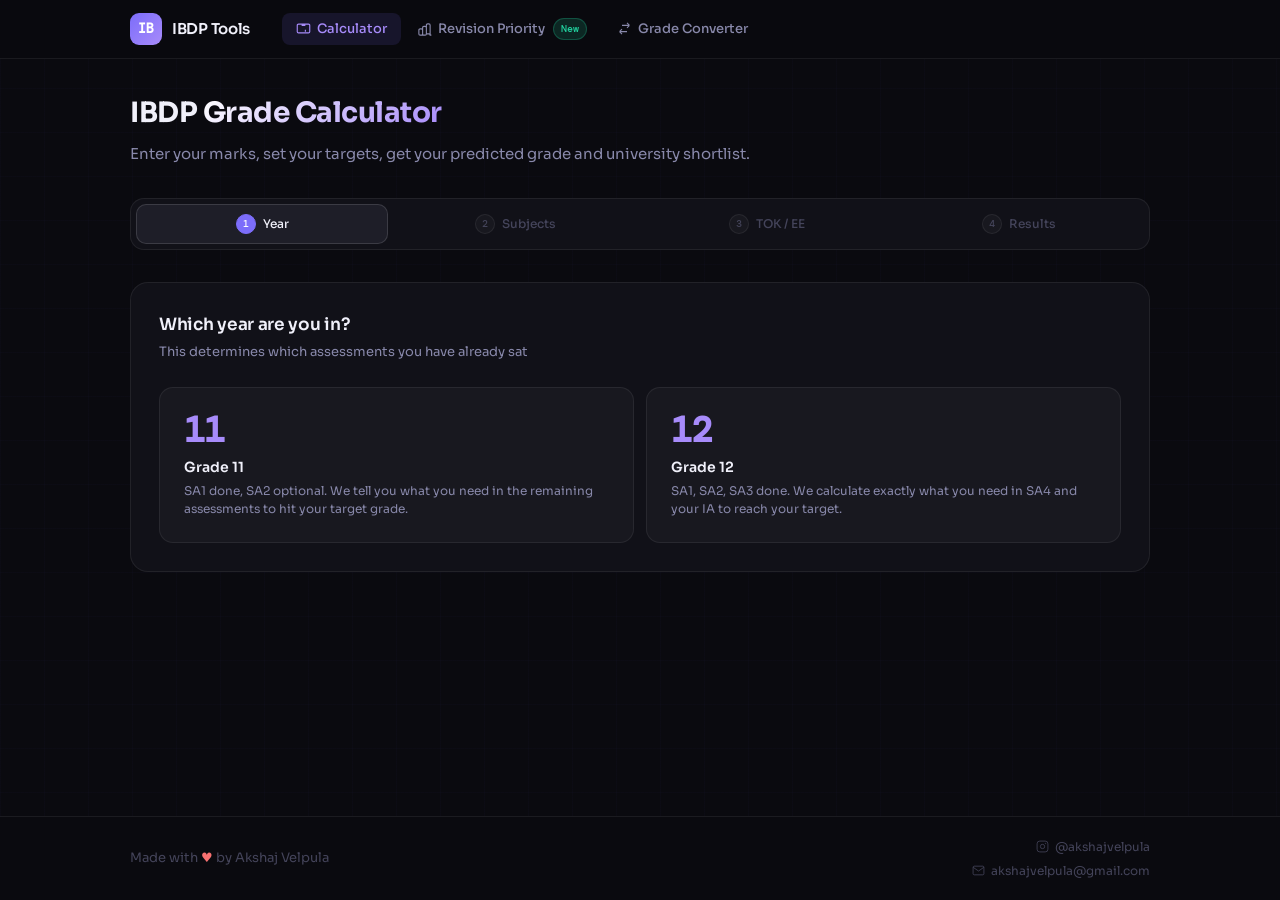
==== index.html @ 5b384a12 "Add files via upload" ====
<!DOCTYPE html>
<html lang="en">
<head>
<meta charset="UTF-8">
<meta name="viewport" content="width=device-width, initial-scale=1.0">
<title>IBDP Grade Calculator</title>
<link rel="preconnect" href="https://fonts.googleapis.com">
<link href="https://fonts.googleapis.com/css2?family=Sora:wght@300;400;500;600;700&family=DM+Mono:wght@400;500&display=swap" rel="stylesheet">
<link rel="stylesheet" href="shared.css">
<style>
/* Steps */
.steps{display:flex;background:var(--bg2);border:1px solid var(--bd);border-radius:14px;padding:5px;gap:2px;margin-bottom:2rem}
.stp{flex:1;display:flex;align-items:center;justify-content:center;gap:7px;padding:9px 10px;border-radius:10px;font-size:12px;font-weight:500;color:var(--tx3);cursor:pointer;transition:all .2s;white-space:nowrap}
.stp.on{background:var(--bg4);color:var(--tx);border:1px solid var(--bd2)}
.stp.done{color:var(--green)}
.stp-n{width:20px;height:20px;border-radius:50%;background:var(--bg3);border:1px solid var(--bd);display:flex;align-items:center;justify-content:center;font-size:10px;font-family:'DM Mono',monospace;flex-shrink:0}
.stp.on .stp-n{background:var(--ac);border-color:var(--ac);color:#fff}
.stp.done .stp-n{background:var(--green);border-color:var(--green);color:#000}
.year-grid{display:grid;grid-template-columns:1fr 1fr;gap:12px}
.y-card{background:var(--bg3);border:1px solid var(--bd);border-radius:14px;padding:1.5rem;cursor:pointer;transition:all .2s;text-align:left}
.y-card:hover{border-color:var(--ac);background:rgba(124,109,250,0.06);transform:translateY(-2px)}
.y-num{font-size:36px;font-weight:700;letter-spacing:-2px;color:var(--ac2);font-family:'DM Mono',monospace;line-height:1;margin-bottom:8px}
.y-lbl{font-size:14px;font-weight:600;margin-bottom:4px;color:var(--tx)}
.y-desc{font-size:12px;color:var(--tx2);line-height:1.5}
.srch-wrap{position:relative;margin-bottom:12px}
.srch-ic{position:absolute;left:13px;top:50%;transform:translateY(-50%);color:var(--tx3)}
.srch{width:100%;padding:11px 13px 11px 40px;background:var(--bg3);border:1px solid var(--bd);border-radius:11px;color:var(--tx);font-size:14px;font-family:'Sora',sans-serif;transition:border-color .2s}
.srch:focus{outline:none;border-color:var(--ac)}
.srch::placeholder{color:var(--tx3)}
.hl-bar{display:flex;align-items:center;justify-content:space-between;margin-bottom:12px}
.hl-pips{display:flex;align-items:center;gap:5px}
.pip{width:8px;height:8px;border-radius:50%;background:var(--bg4);border:1px solid var(--bd2);transition:all .2s}
.pip.on{background:var(--ac);border-color:var(--ac)}
.chip-grid{display:grid;grid-template-columns:repeat(auto-fill,minmax(145px,1fr));gap:7px;max-height:220px;overflow-y:auto;padding-right:3px}
.chip-grid::-webkit-scrollbar{width:3px}
.chip-grid::-webkit-scrollbar-thumb{background:var(--bd2);border-radius:2px}
.chip{padding:9px 12px;border-radius:9px;border:1.5px solid transparent;cursor:pointer;font-size:12px;font-weight:500;transition:all .15s;user-select:none}
.chip:hover:not(.dis){transform:translateY(-1px);filter:brightness(1.08)}
.chip.sel{border-width:2px}
.chip.dis{opacity:0.3;cursor:not-allowed}
.marks-grid{display:grid;grid-template-columns:repeat(5,1fr);gap:10px}
@media(max-width:540px){.marks-grid{grid-template-columns:1fr 1fr}}
.mf label{display:block;font-size:11px;color:var(--tx2);font-weight:600;text-transform:uppercase;letter-spacing:.05em;margin-bottom:5px}
.mf input{width:100%;padding:9px 11px;background:var(--bg3);border:1px solid var(--bd);border-radius:8px;color:var(--tx);font-size:14px;font-family:'DM Mono',monospace;transition:border-color .15s}
.mf input:focus{outline:none;border-color:var(--ac);background:var(--bg4)}
.mf input::placeholder{color:var(--tx3)}
.mf-hint{font-size:10px;color:var(--tx3);margin-top:3px}
.tg-row{display:flex;gap:8px;flex-wrap:wrap;margin-top:6px}
.tg-btn{width:46px;height:46px;border-radius:10px;border:1.5px solid var(--bd);background:var(--bg3);color:var(--tx2);font-size:16px;font-weight:600;cursor:pointer;font-family:'DM Mono',monospace;transition:all .15s;display:flex;align-items:center;justify-content:center}
.tg-btn:hover{border-color:var(--bd2);color:var(--tx)}
.tg-btn.s1{background:#3d1010;border-color:#f87171;color:#fca5a5}
.tg-btn.s2{background:#3d1020;border-color:#e879a0;color:#f9a8d4}
.tg-btn.s3{background:#3d1f0a;border-color:#fb923c;color:#fdba74}
.tg-btn.s4{background:#3d2f0a;border-color:#fbbf24;color:#fcd34d}
.tg-btn.s5{background:#0f1f3d;border-color:#60a5fa;color:#93c5fd}
.tg-btn.s6{background:#0a2d22;border-color:#34d399;color:#6ee7b7}
.tg-btn.s7{background:#143010;border-color:#4ade80;color:#86efac}
.res-box{margin-top:14px;border-radius:12px;padding:14px 16px;border:1px solid var(--bd);animation:sIn .25s ease}
@keyframes sIn{from{opacity:0;transform:translateY(6px)}to{opacity:1;transform:translateY(0)}}
.res-box.ok{background:rgba(34,211,160,0.05);border-color:rgba(34,211,160,0.2)}
.res-box.bad{background:rgba(248,113,113,0.05);border-color:rgba(248,113,113,0.2)}
.res-row{display:flex;align-items:center;justify-content:space-between;padding:8px 0;border-bottom:1px solid var(--bd)}
.res-row:last-of-type{border-bottom:none}
.r-lbl{font-size:13px;color:var(--tx2)}
.r-val{font-size:13px;font-weight:600;font-family:'DM Mono',monospace}
.vg{color:var(--green)}.va{color:var(--amber)}.vr{color:var(--red)}
.res-msg{font-size:12px;color:var(--tx3);margin-top:10px;font-style:italic}
.tok-grid{display:grid;grid-template-columns:1fr 1fr;gap:12px}
.tok-sel{width:100%;padding:10px 12px;background:var(--bg3);border:1px solid var(--bd);border-radius:9px;color:var(--tx);font-size:15px;font-family:'Sora',sans-serif;cursor:pointer}
.tok-sel:focus{outline:none;border-color:var(--ac)}
.tok-prev{display:flex;align-items:center;gap:14px;padding:14px 16px;background:var(--bg3);border-radius:12px;margin-top:14px;border:1px solid var(--bd)}
.tok-badge{width:44px;height:44px;border-radius:50%;display:flex;align-items:center;justify-content:center;font-size:18px;font-weight:700;background:rgba(124,109,250,0.2);color:var(--ac2);font-family:'DM Mono',monospace;flex-shrink:0}
.results-hero{text-align:center;padding:1.75rem 0 0.5rem}
.score-wrap{display:inline-flex;align-items:baseline;gap:8px;margin-bottom:6px}
.score-big{font-size:72px;font-weight:700;letter-spacing:-4px;background:linear-gradient(135deg,#fff,var(--ac2));-webkit-background-clip:text;-webkit-text-fill-color:transparent;background-clip:text;font-family:'DM Mono',monospace;line-height:1}
.score-max{font-size:24px;color:var(--tx2);font-family:'DM Mono',monospace}
.score-band{font-size:14px;color:var(--tx2);margin-bottom:12px}
.score-stats{display:flex;gap:28px;justify-content:center}
.stat-lbl{font-size:11px;color:var(--tx3);text-transform:uppercase;letter-spacing:.06em;margin-bottom:2px;text-align:center}
.stat-val{font-size:26px;font-weight:700;font-family:'DM Mono',monospace;text-align:center}
.score-track{position:relative;height:8px;border-radius:100px;overflow:hidden;background:var(--bg3);margin:10px 0 6px}
.sf{position:absolute;top:0;height:100%}
.score-pin{position:absolute;top:-5px;width:4px;height:18px;border-radius:2px;background:var(--tx);transform:translateX(-50%)}
.score-bub{position:absolute;top:-30px;transform:translateX(-50%);background:var(--ac);color:#fff;font-size:11px;font-weight:600;padding:2px 7px;border-radius:4px;font-family:'DM Mono',monospace;white-space:nowrap}
.score-lbls{display:flex;justify-content:space-between;font-size:11px;color:var(--tx3);font-family:'DM Mono',monospace}
.sub-grid{display:grid;grid-template-columns:repeat(auto-fill,minmax(265px,1fr));gap:10px;margin-bottom:12px}
.sub-card{border-radius:13px;padding:1rem;border:1px solid transparent;animation:fadeUp .4s ease both}
@keyframes fadeUp{from{opacity:0;transform:translateY(12px)}to{opacity:1;transform:translateY(0)}}
.sub-top{display:flex;align-items:center;justify-content:space-between;margin-bottom:8px}
.sub-name{font-size:13px;font-weight:600;line-height:1.3}
.pbar{height:3px;border-radius:2px;background:rgba(255,255,255,0.08);overflow:hidden}
.pfill{height:100%;border-radius:2px}
.sub-meta{font-size:11px;margin-top:6px;opacity:.65;font-family:'DM Mono',monospace;line-height:1.5}
.uni-grid{display:grid;grid-template-columns:repeat(auto-fill,minmax(240px,1fr));gap:8px}
.uni-card{background:var(--bg3);border:1px solid var(--bd);border-radius:12px;padding:1rem;transition:border-color .15s}
.uni-card:hover{border-color:var(--bd2)}
.uni-card.uni-match{border-color:rgba(34,211,160,0.35);background:rgba(34,211,160,0.04)}
.uni-card.uni-maybe{border-color:rgba(251,191,36,0.3);background:rgba(251,191,36,0.04)}
.uni-card.uni-reach{border-color:rgba(248,113,113,0.25);background:rgba(248,113,113,0.04)}
.uni-top{display:flex;align-items:flex-start;justify-content:space-between;margin-bottom:6px;gap:8px}
.uni-name{font-size:13px;font-weight:600;color:var(--tx);line-height:1.3}
.uni-badge{font-size:10px;font-weight:600;padding:2px 8px;border-radius:100px;white-space:nowrap;flex-shrink:0}
.bm{background:rgba(34,211,160,0.15);color:var(--green)}
.bmy{background:rgba(251,191,36,0.15);color:var(--amber)}
.br{background:rgba(248,113,113,0.12);color:var(--red)}
.uni-course{font-size:11px;color:var(--tx2);margin-bottom:3px}
.uni-score{font-size:11px;color:var(--tx3);font-family:'DM Mono',monospace}
.region-tabs{display:flex;gap:6px;flex-wrap:wrap;margin-bottom:14px}
.rtab{padding:6px 14px;border-radius:100px;border:1px solid var(--bd);background:var(--bg3);color:var(--tx2);font-size:12px;font-weight:500;cursor:pointer;transition:all .15s;font-family:'Sora',sans-serif}
.rtab:hover{border-color:var(--bd2);color:var(--tx)}
.rtab.on{background:rgba(124,109,250,0.15);border-color:rgba(124,109,250,0.4);color:var(--ac2)}
.share-btn{display:inline-flex;align-items:center;gap:7px;padding:10px 22px;border-radius:10px;border:1px solid rgba(124,109,250,0.4);background:rgba(124,109,250,0.1);color:var(--ac2);font-size:13px;font-family:'Sora',sans-serif;font-weight:500;cursor:pointer;transition:all .15s}
.share-btn:hover{background:rgba(124,109,250,0.18)}
.share-btn.copied{border-color:var(--green);background:rgba(34,211,160,0.1);color:var(--green)}
.c-sub{font-size:13px;color:var(--tx2);margin-bottom:1.5rem}
.screen{display:none}.screen.on{display:block}
</style>
</head>
<body>
<div id="navPlaceholder"></div>
<div class="page-wrap">
  <div class="page-hero">
    <div class="page-title">IBDP <span>Grade Calculator</span></div>
    <div class="page-sub">Enter your marks, set your targets, get your predicted grade and university shortlist.</div>
  </div>

  <div class="steps" id="steps">
    <div class="stp on" id="s0"><div class="stp-n">1</div> Year</div>
    <div class="stp" id="s1"><div class="stp-n">2</div> Subjects</div>
    <div class="stp" id="s2"><div class="stp-n">3</div> TOK / EE</div>
    <div class="stp" id="s3"><div class="stp-n">4</div> Results</div>
  </div>

  <div class="screen on" id="sc0">
    <div class="card">
      <div class="c-title">Which year are you in?</div>
      <div class="c-sub">This determines which assessments you have already sat</div>
      <div class="year-grid">
        <div class="y-card" onclick="setYear(11)"><div class="y-num">11</div><div class="y-lbl">Grade 11</div><div class="y-desc">SA1 done, SA2 optional. We tell you what you need in the remaining assessments to hit your target grade.</div></div>
        <div class="y-card" onclick="setYear(12)"><div class="y-num">12</div><div class="y-lbl">Grade 12</div><div class="y-desc">SA1, SA2, SA3 done. We calculate exactly what you need in SA4 and your IA to reach your target.</div></div>
      </div>
    </div>
  </div>

  <div class="screen" id="sc1">
    <div class="card">
      <div style="display:flex;align-items:center;justify-content:space-between;margin-bottom:4px">
        <div class="c-title" id="subTitle">Subject 1 of 6</div>
        <div class="hl-bar" style="margin:0"><span style="font-size:12px;color:var(--tx2);margin-right:7px">HL slots</span><div class="hl-pips"><div class="pip" id="p0"></div><div class="pip" id="p1"></div><div class="pip" id="p2"></div></div></div>
      </div>
      <div class="c-sub">Pick a subject, enter marks you have already sat, then set your target grade</div>
      <div class="srch-wrap">
        <svg class="srch-ic" width="15" height="15" viewBox="0 0 20 20" fill="currentColor"><path fill-rule="evenodd" d="M8 4a4 4 0 100 8 4 4 0 000-8zM2 8a6 6 0 1110.89 3.476l4.817 4.817a1 1 0 01-1.414 1.414l-4.816-4.816A6 6 0 012 8z" clip-rule="evenodd"/></svg>
        <input class="srch" type="text" id="srchBox" placeholder="Search subjects..." oninput="filterChips()" onkeydown="noNums(event)">
      </div>
      <div class="chip-grid" id="chips"></div>
      <div id="marksSec" style="display:none">
        <div class="sep"></div>
        <div class="sec-lbl">Marks already sat</div>
        <div class="marks-grid" id="marksGrid"></div>
        <div class="sep"></div>
        <div class="sec-lbl">Target grade</div>
        <div class="tg-row" id="tgRow"></div>
        <div id="resPanel"></div>
      </div>
      <div class="btn-row">
        <button class="btn" id="backBtn" onclick="prevSub()">Back</button>
        <button class="btn pri" id="nextBtn" disabled onclick="nextSub()"><span id="nextLbl">Next subject</span></button>
      </div>
    </div>
  </div>

  <div class="screen" id="sc2">
    <div class="card">
      <div class="c-title">TOK and Extended Essay</div>
      <div class="c-sub">Up to 3 bonus points toward your total IB score</div>
      <div class="tok-grid">
        <div><div class="sec-lbl">Theory of Knowledge</div><select class="tok-sel" id="tokSel" onchange="updateTok()"><option>A</option><option>B</option><option>C</option><option>D</option><option>E</option></select></div>
        <div><div class="sec-lbl">Extended Essay</div><select class="tok-sel" id="eeSel" onchange="updateTok()"><option>A</option><option>B</option><option>C</option><option>D</option><option>E</option></select></div>
      </div>
      <div class="tok-prev"><div class="tok-badge" id="tokBadge">+3</div><div><div style="font-size:14px;font-weight:600;color:var(--tx)" id="tokTxt">Bonus: 3 / 3 points</div><div style="font-size:12px;color:var(--tx2);margin-top:2px">A+A or A+B = 3 &middot; A+C or B+B = 2 &middot; B+C or C+C = 1</div></div></div>
      <div class="btn-row"><button class="btn" onclick="goTo(1)">Back</button><button class="btn pri" onclick="showResults()">See my predicted grades &rarr;</button></div>
    </div>
  </div>

  <div class="screen" id="sc3"><div id="resContent"></div></div>
</div>
<div id="footPlaceholder"></div>

<script src="shared.js"></script>
<script>
document.getElementById('navPlaceholder').innerHTML=buildNav('index.html');
document.getElementById('footPlaceholder').innerHTML=buildFooter();

const UNIS={UK:[{name:"University of Oxford",course:"Any programme",min:39,reach:42},{name:"University of Cambridge",course:"Any programme",min:40,reach:43},{name:"Imperial College London",course:"Engineering / Science",min:38,reach:41},{name:"UCL",course:"Any programme",min:36,reach:39},{name:"LSE",course:"Economics / Social Sciences",min:37,reach:40},{name:"University of Edinburgh",course:"Any programme",min:34,reach:37},{name:"King's College London",course:"Any programme",min:35,reach:38},{name:"University of Manchester",course:"Any programme",min:32,reach:36},{name:"University of Bristol",course:"Any programme",min:32,reach:36},{name:"University of Birmingham",course:"Any programme",min:30,reach:34}],US:[{name:"MIT",course:"Science / Engineering",min:42,reach:45},{name:"Harvard University",course:"Any programme",min:42,reach:45},{name:"Stanford University",course:"Any programme",min:41,reach:44},{name:"Yale University",course:"Any programme",min:40,reach:43},{name:"Princeton University",course:"Any programme",min:40,reach:44},{name:"University of Pennsylvania",course:"Any programme",min:38,reach:42},{name:"Johns Hopkins",course:"Pre-Med / Science",min:38,reach:41},{name:"UC Berkeley",course:"Any programme",min:36,reach:40},{name:"NYU",course:"Any programme",min:33,reach:37},{name:"Purdue University",course:"Engineering",min:30,reach:35}],Singapore:[{name:"NUS",course:"Any programme",min:38,reach:42},{name:"NTU",course:"Any programme",min:36,reach:40},{name:"SMU",course:"Business / Law",min:34,reach:38},{name:"SUTD",course:"Engineering / Design",min:33,reach:37},{name:"SIT",course:"Any programme",min:26,reach:32}],India:[{name:"IIT Bombay",course:"Engineering",min:36,reach:40},{name:"IIT Delhi",course:"Engineering",min:36,reach:40},{name:"BITS Pilani",course:"Engineering / Science",min:32,reach:37},{name:"Ashoka University",course:"Liberal Arts",min:30,reach:35},{name:"Christ University",course:"Any programme",min:24,reach:30},{name:"Manipal University",course:"Any programme",min:24,reach:30}],Canada:[{name:"University of Toronto",course:"Any programme",min:36,reach:40},{name:"UBC",course:"Any programme",min:34,reach:38},{name:"McGill University",course:"Any programme",min:34,reach:38},{name:"Waterloo",course:"Engineering / CS",min:36,reach:40},{name:"Western University",course:"Any programme",min:29,reach:34},{name:"Queen's University",course:"Any programme",min:30,reach:35}],Australia:[{name:"University of Melbourne",course:"Any programme",min:33,reach:38},{name:"University of Sydney",course:"Any programme",min:32,reach:37},{name:"ANU",course:"Any programme",min:33,reach:38},{name:"UNSW",course:"Any programme",min:31,reach:36},{name:"Monash University",course:"Any programme",min:28,reach:34},{name:"University of Queensland",course:"Any programme",min:28,reach:34}]};
let activeReg='UK';

function computeNeeded(s,tg){const b=BOUNDS[s.name];if(!b)return null;const minP=b[tg-1];const h={sa1:s.sa1!=''&&s.sa1!=null,sa2:s.sa2!=''&&s.sa2!=null,sa3:s.sa3!=''&&s.sa3!=null,sa4:s.sa4!=''&&s.sa4!=null,ia:s.ia!=''&&s.ia!=null};let locked=0;if(h.sa1)locked+=parseFloat(s.sa1)*W[0];if(h.sa2)locked+=parseFloat(s.sa2)*W[1];if(h.sa3)locked+=parseFloat(s.sa3)*W[2];if(h.sa4)locked+=parseFloat(s.sa4)*W[3];if(h.ia)locked+=(parseFloat(s.ia)/20)*100*W[4];const rem=[];if(!h.sa1)rem.push({k:'sa1',w:W[0],ia:false});if(!h.sa2)rem.push({k:'sa2',w:W[1],ia:false});if(!h.sa3)rem.push({k:'sa3',w:W[2],ia:false});if(!h.sa4)rem.push({k:'sa4',w:W[3],ia:false});if(!h.ia)rem.push({k:'ia',w:W[4],ia:true});const remW=rem.reduce((a,r)=>a+r.w,0);const maxP=locked+remW*100;if(maxP<minP){let mx=1;for(let g=7;g>=1;g--){if(locked+remW*100>=BOUNDS[s.name][g-1]){mx=g;break;}}return{possible:false,max:mx};}if(!rem.length)return{possible:true,done:true};const need=minP-locked;const r={possible:true};rem.forEach(x=>{const pct=(x.w/remW)*need/x.w;r[x.k]=x.ia?(pct/100)*20:pct;});return r;}

let st={year:0,idx:0,n:6,subs:[],tok:'A',ee:'A',srch:''};
function newSub(){return{name:'',sa1:'',sa2:'',sa3:'',sa4:'',ia:'',tg:0};}

function goTo(n){document.querySelectorAll('.screen').forEach(s=>s.classList.remove('on'));document.getElementById('sc'+n).classList.add('on');['s0','s1','s2','s3'].forEach((id,i)=>{const el=document.getElementById(id);el.className='stp'+(i===n?' on':i<n?' done':'');});if(n===1)renderSub();}
function setYear(y){st.year=y;st.idx=0;if(!st.subs.length)st.subs=Array(st.n).fill(null).map(newSub);goTo(1);}

function renderChips(){
  const s=st.subs[st.idx];const taken=st.subs.map((sb,i)=>i!==st.idx?sb.name:'').filter(Boolean);const hlC=taken.filter(n=>n.includes(' HL')).length;
  const f=st.srch?ALL_SUBJECTS.filter(n=>n.toLowerCase().includes(st.srch.toLowerCase())):ALL_SUBJECTS;
  document.getElementById('chips').innerHTML=f.map(name=>{const c=colOf(name);const sel=name===s.name;const tk=taken.includes(name);const isHL=name.includes(' HL');const hlB=isHL&&hlC>=3&&!sel;const dis=tk||hlB;const esc=name.replace(/&/g,'&amp;').replace(/"/g,'&quot;');return '<div class="chip'+(sel?' sel':'')+(dis?' dis':'')+'" style="background:'+c.bg+';border-color:'+(sel?c.bo:'transparent')+';'+(sel?'box-shadow:0 0 0 1px '+c.bo+';':'')+'" data-name="'+esc+'" data-dis="'+(dis?1:0)+'" title="'+(tk?'Already chosen':hlB?'Max 3 HLs reached':'')+'">'+'<span style="color:'+c.tx+'">'+name+'</span></div>';}).join('');
  const hlT=hlC+(s.name.includes(' HL')?1:0);for(let i=0;i<3;i++)document.getElementById('p'+i).className='pip'+(i<hlT?' on':'');
  document.getElementById('chips').onclick=function(e){const chip=e.target.closest('.chip');if(!chip||chip.dataset.dis==='1')return;const name=chip.dataset.name.replace(/&amp;/g,'&').replace(/&quot;/g,'"');st.subs[st.idx].name=name;st.srch='';document.getElementById('srchBox').value='';renderSub();};
}

function renderMarks(){
  const s=st.subs[st.idx];if(!s.name){document.getElementById('marksSec').style.display='none';return;}
  document.getElementById('marksSec').style.display='block';
  const cfgs=st.year===12?[{k:'sa1',l:'SA1',r:true,m:100},{k:'sa2',l:'SA2',r:true,m:100},{k:'sa3',l:'SA3',r:true,m:100},{k:'sa4',l:'SA4',r:false,m:100},{k:'ia',l:'IA',r:false,m:20}]:[{k:'sa1',l:'SA1',r:true,m:100},{k:'sa2',l:'SA2',r:false,m:100},{k:'sa3',l:'SA3',r:false,m:100},{k:'sa4',l:'SA4',r:false,m:100},{k:'ia',l:'IA',r:false,m:20}];
  document.getElementById('marksGrid').innerHTML=cfgs.map(c=>'<div class="mf"><label>'+c.l+(c.r?' <span style="color:var(--red);font-size:9px">*</span>':'')+'</label><input type="number" id="i_'+c.k+'" min="0" max="'+c.m+'" step="0.1" value="'+(s[c.k]||'')+'" placeholder="0-'+c.m+'" oninput="onMark(\''+c.k+'\','+c.m+')"><div class="mf-hint">'+(c.r?'Required':'Optional')+' max '+c.m+'</div></div>').join('');
  document.getElementById('tgRow').innerHTML=[1,2,3,4,5,6,7].map(g=>'<button class="tg-btn'+(s.tg===g?' s'+g:'')+'" onclick="setTG('+g+')">'+g+'</button>').join('');
  refreshPanel();document.getElementById('nextBtn').disabled=!(s.name&&s.tg>0);document.getElementById('nextLbl').textContent=st.idx===st.n-1?'Continue to TOK / EE':'Next subject';
}

function onMark(k,mx){const inp=document.getElementById('i_'+k);if(!inp)return;const cv=clamp(inp.value,0,mx);if(cv!==''&&parseFloat(inp.value)!==parseFloat(cv))inp.value=cv;st.subs[st.idx][k]=inp.value;refreshPanel();}
function setTG(g){st.subs[st.idx].tg=g;renderMarks();}

function refreshPanel(){
  const s=st.subs[st.idx];const p=document.getElementById('resPanel');if(!s.name||!s.tg){p.innerHTML='';return;}
  const r=computeNeeded(s,s.tg);if(!r){p.innerHTML='';return;}
  if(r.done){p.innerHTML='<div class="res-box ok"><div style="font-size:14px;color:var(--green);font-weight:600">Grade '+s.tg+' is already secured!</div></div>';return;}
  if(!r.possible){p.innerHTML='<div class="res-box bad"><div style="font-size:13px;color:var(--red);font-weight:600">Grade '+s.tg+' is not achievable.</div><div style="font-size:12px;color:#fca5a5;margin-top:4px">Even with 100% everywhere, max is <strong>grade '+r.max+'</strong>. Drop your target.</div></div>';return;}
  const keys=['sa1','sa2','sa3','sa4','ia'];const lbls={sa1:'SA1',sa2:'SA2',sa3:'SA3',sa4:'SA4',ia:'IA'};let rows='';
  keys.forEach(k=>{if(r[k]==null)return;if(s[k]!==''&&s[k]!=null)return;const pct=k==='ia'?(r[k]/20*100):r[k];const cls=pct>85?'vr':pct>70?'va':'vg';const disp=k==='ia'?r[k].toFixed(1)+' / 20':r[k].toFixed(1)+'%';rows+='<div class="res-row"><span class="r-lbl">Need in '+lbls[k]+'</span><span class="r-val '+cls+'">'+disp+'</span></div>';});
  if(!rows){p.innerHTML='<div class="res-box ok"><div style="font-size:14px;color:var(--green)">Grade '+s.tg+' looking achievable!</div></div>';return;}
  const hard=Object.entries(r).some(([k,v])=>{if(typeof v!=='number')return false;const pct=k==='ia'?v/20*100:v;return pct>85;});
  p.innerHTML='<div class="res-box ok"><div style="font-size:13px;color:var(--tx2);margin-bottom:8px">To achieve grade <strong style="color:var(--tx)">'+s.tg+'</strong> in '+s.name+':</div>'+rows+'<div class="res-msg">'+(hard?'Tough but possible - this needs serious work.':'Realistic. Stay consistent and you will get there.')+'</div></div>';
}

function renderSub(){document.getElementById('subTitle').textContent='Subject '+(st.idx+1)+' of '+st.n;document.getElementById('backBtn').style.display=st.idx===0?'none':'';renderChips();renderMarks();}
function noNums(e){const ok=['Backspace','Delete','ArrowLeft','ArrowRight','ArrowUp','ArrowDown','Home','End','Tab','Enter','Escape',' '];if(ok.includes(e.key))return;if(/^[a-zA-Z&:.\-]$/.test(e.key))return;e.preventDefault();}
function filterChips(){st.srch=document.getElementById('srchBox').value;renderChips();}
function prevSub(){if(st.idx===0){goTo(0);return;}st.idx--;st.srch='';document.getElementById('srchBox').value='';renderSub();}
function nextSub(){const s=st.subs[st.idx];if(!s.name||!s.tg)return;if(st.idx===st.n-1){goTo(2);}else{st.idx++;st.srch='';document.getElementById('srchBox').value='';renderSub();}}
function updateTok(){st.tok=document.getElementById('tokSel').value;st.ee=document.getElementById('eeSel').value;const pts=tokPts(st.tok,st.ee);document.getElementById('tokBadge').textContent='+'+pts;document.getElementById('tokTxt').textContent='Bonus: '+pts+' / 3 points';}

function renderColleges(total,region){
  return (UNIS[region]||[]).map(u=>{const isL=total>=u.reach;const isM=total>=u.min&&total<u.reach;let cls,badge,lbl;if(isL){cls='uni-match';badge='bm';lbl='Likely';}else if(isM){cls='uni-maybe';badge='bmy';lbl='Possible';}else{cls='uni-reach';badge='br';lbl='Reach';}
  return '<div class="uni-card '+cls+'"><div class="uni-top"><div class="uni-name">'+u.name+'</div><span class="uni-badge '+badge+'">'+lbl+'</span></div><div class="uni-course">'+u.course+'</div><div class="uni-score">Typical entry: '+u.min+'+ pts</div></div>';}).join('');
}
function switchReg(r){activeReg=r;document.querySelectorAll('.rtab').forEach(t=>t.classList.toggle('on',t.dataset.r===r));const tot=parseInt(document.getElementById('_tot').textContent)||0;document.getElementById('uniGrid').innerHTML=renderColleges(tot,r);}

function showResults(){
  st.tok=document.getElementById('tokSel').value;st.ee=document.getElementById('eeSel').value;
  let subTot=0;let cards='';let warns=[];
  st.subs.forEach((s,i)=>{if(!s.name||!BOUNDS[s.name])return;const pct=calcW(s);const g=getGrade(pct,BOUNDS[s.name]);subTot+=g;const c=colOf(s.name);if(g<=3&&s.name.includes(' HL'))warns.push(s.name);const parts=[s.sa1?'SA1 '+parseFloat(s.sa1).toFixed(1)+'%':'',s.sa2?'SA2 '+parseFloat(s.sa2).toFixed(1)+'%':'',s.sa3?'SA3 '+parseFloat(s.sa3).toFixed(1)+'%':'',s.sa4?'SA4 '+parseFloat(s.sa4).toFixed(1)+'%':'',s.ia?'IA '+parseFloat(s.ia).toFixed(1)+'/20':''].filter(Boolean).join(' . ');cards+='<div class="sub-card" style="background:'+c.bg+';border-color:'+c.bo+';animation-delay:'+(i*.05)+'s"><div class="sub-top"><div class="sub-name" style="color:'+c.tx+'">'+s.name+'</div><div class="g-pill gc'+g+'">'+g+'</div></div><div class="pbar"><div class="pfill" style="width:'+pct.toFixed(1)+'%;background:'+c.fi+'"></div></div><div class="sub-meta" style="color:'+c.tx+'">'+parts+(s.tg?' . Target: '+s.tg:'')+'</div></div>';});
  const tp=tokPts(st.tok,st.ee);const total=subTot+tp;const maxP=st.n*7+3;
  const band=total>=40?'Outstanding':total>=38?'Excellent':total>=34?'Strong':total>=30?'Good':total>=24?'On track':'Needs improvement';
  const pp=(24/maxP*100).toFixed(1);const dp=(38/maxP*100).toFixed(1);const yp=Math.min(100,total/maxP*100).toFixed(1);
  const wH=warns.length?'<div class="warn-card"><svg width="16" height="16" viewBox="0 0 24 24" fill="none" stroke="currentColor" stroke-width="2" style="flex-shrink:0"><path d="M10.29 3.86L1.82 18a2 2 0 0 0 1.71 3h16.94a2 2 0 0 0 1.71-3L13.71 3.86a2 2 0 0 0-3.42 0z"/><line x1="12" y1="9" x2="12" y2="13"/></svg><div>'+(warns.length>=2?'<strong>Automatic fail risk:</strong> '+warns.join(', ')+' at grade 3 or below.':'<strong>Watch out:</strong> '+warns[0]+' is at grade 3 or below.')+'</div></div>':'';
  const rTabs=['UK','US','Singapore','India','Canada','Australia'].map(r=>'<button class="rtab'+(r==='UK'?' on':'')+'" data-r="'+r+'" onclick="switchReg(\''+r+'\')">'+r+'</button>').join('');
  document.getElementById('resContent').innerHTML=wH+
    '<div class="card" style="margin-bottom:12px"><div class="results-hero"><div class="score-wrap"><span class="score-big" id="sNum">0</span><span class="score-max">/ '+maxP+'</span></div><div class="score-band">'+band+'</div><div class="score-stats"><div class="stat"><div class="stat-lbl">Subjects</div><div class="stat-val" style="color:var(--tx)">'+subTot+'</div></div><div class="stat"><div class="stat-lbl">TOK + EE</div><div class="stat-val" style="color:var(--ac2)">+'+tp+'</div></div></div></div><span id="_tot" style="display:none">'+total+'</span><div style="position:relative;margin:1.5rem 0 0.5rem"><div class="score-track"><div class="sf" style="left:0;width:'+pp+'%;background:#3d1010;border-radius:100px 0 0 100px"></div><div class="sf" style="left:'+pp+'%;width:'+(parseFloat(dp)-parseFloat(pp))+'%;background:#2a3010"></div><div class="sf" style="left:'+dp+'%;width:'+(100-parseFloat(dp))+'%;background:#143010;border-radius:0 100px 100px 0"></div><div class="score-pin" style="left:'+yp+'%"><div class="score-bub">'+total+'</div></div></div><div class="score-lbls"><span>0</span><span>24 pass</span><span>38 distinction</span><span>'+maxP+'</span></div></div></div>'+
    '<div class="sub-grid">'+cards+'</div>'+
    '<div class="card" style="margin-bottom:12px"><div style="display:flex;align-items:center;justify-content:space-between"><div><div style="font-size:14px;font-weight:600;color:var(--tx)">TOK: '+st.tok+' &middot; EE: '+st.ee+'</div><div style="font-size:13px;color:var(--tx2);margin-top:2px">Bonus: '+tp+' / 3 points</div></div><div class="tok-badge">+'+tp+'</div></div></div>'+
    '<div class="card" style="margin-bottom:12px"><div class="c-title">Where could you get in?</div><div style="font-size:13px;color:var(--tx2);margin-bottom:14px">Based on your predicted <strong style="color:var(--tx)">'+total+' / '+maxP+'</strong>. Likelihood based on typical IB entry requirements.</div><div class="region-tabs">'+rTabs+'</div><div class="uni-grid" id="uniGrid">'+renderColleges(total,'UK')+'</div><div style="font-size:11px;color:var(--tx3);margin-top:10px">Likely = at or above typical entry. Possible = close. Reach = below typical. Always check official requirements.</div></div>'+
    '<div class="btn-row"><button class="share-btn" id="shareBtn" onclick="doShare()"><svg width="13" height="13" viewBox="0 0 24 24" fill="none" stroke="currentColor" stroke-width="2"><path d="M4 12v8a2 2 0 0 0 2 2h12a2 2 0 0 0 2-2v-8"/><polyline points="16 6 12 2 8 6"/><line x1="12" y1="2" x2="12" y2="15"/></svg> Share results</button><button class="btn" onclick="goTo(1);st.idx=0;renderSub()">Edit subjects</button><button class="btn" onclick="goTo(2)">Edit TOK / EE</button><button class="btn" onclick="st={year:0,idx:0,n:6,subs:[],tok:\'A\',ee:\'A\',srch:\'\'};goTo(0)">Start over</button></div>';
  goTo(3);let c=0;const t=setInterval(()=>{c=Math.min(c+Math.ceil(total/25),total);const el=document.getElementById('sNum');if(el)el.textContent=c;if(c>=total)clearInterval(t);},30);

  /* Save to localStorage for priorities page */
  localStorage.setItem('ibdp_subs',JSON.stringify(st.subs));
}

function doShare(){const url=location.href.split('?')[0]+'?r='+btoa(unescape(encodeURIComponent(JSON.stringify({year:st.year,subs:st.subs,tok:st.tok,ee:st.ee}))));const svg='<svg width="13" height="13" viewBox="0 0 24 24" fill="none" stroke="currentColor" stroke-width="2"><path d="M4 12v8a2 2 0 0 0 2 2h12a2 2 0 0 0 2-2v-8"/><polyline points="16 6 12 2 8 6"/><line x1="12" y1="2" x2="12" y2="15"/></svg> Share results';navigator.clipboard.writeText(url).then(function(){var b=document.getElementById('shareBtn');if(b){b.classList.add('copied');b.textContent='Copied!';setTimeout(function(){b.classList.remove('copied');b.innerHTML=svg;},2000);}});}

function loadFromURL(){const r=new URLSearchParams(location.search).get('r');if(!r)return false;try{const d=JSON.parse(decodeURIComponent(escape(atob(r))));st.year=d.year||12;st.subs=d.subs||[];st.tok=d.tok||'A';st.ee=d.ee||'A';document.getElementById('tokSel').value=st.tok;document.getElementById('eeSel').value=st.ee;showResults();return true;}catch(e){return false;}}
if(!loadFromURL())goTo(0);
</script>
</body>
</html>
---- shared.css ----
@import url('https://fonts.googleapis.com/css2?family=Sora:wght@300;400;500;600;700&family=DM+Mono:wght@400;500&display=swap');

:root{
  --bg:#0a0a0f;--bg2:#111118;--bg3:#18181f;--bg4:#1e1e28;
  --tx:#f0f0fa;--tx2:#8888aa;--tx3:#44445a;
  --ac:#7c6dfa;--ac2:#a78bfa;
  --green:#22d3a0;--amber:#fbbf24;--red:#f87171;
  --bd:rgba(255,255,255,0.07);--bd2:rgba(255,255,255,0.13);
}
*{box-sizing:border-box;margin:0;padding:0}
html{scroll-behavior:smooth}
body{background:var(--bg);color:var(--tx);font-family:'Sora',system-ui,sans-serif;font-size:15px;line-height:1.6;min-height:100vh;overflow-x:hidden;display:flex;flex-direction:column}
body::before{content:'';position:fixed;inset:0;background-image:linear-gradient(rgba(124,109,250,0.025) 1px,transparent 1px),linear-gradient(90deg,rgba(124,109,250,0.025) 1px,transparent 1px);background-size:44px 44px;pointer-events:none;z-index:0}

/* Nav */
nav{background:rgba(10,10,15,0.85);backdrop-filter:blur(16px);border-bottom:1px solid var(--bd);position:sticky;top:0;z-index:100}
.nav-inner{max-width:1060px;margin:0 auto;padding:0 1.25rem;display:flex;align-items:center;gap:0;height:58px}
.nav-logo{display:flex;align-items:center;gap:10px;text-decoration:none;margin-right:2rem;flex-shrink:0}
.nav-logo-icon{width:32px;height:32px;background:linear-gradient(135deg,#7c6dfa,#a78bfa);border-radius:9px;display:flex;align-items:center;justify-content:center;font-size:13px;font-weight:700;color:#fff;font-family:'DM Mono',monospace}
.nav-logo-name{font-size:15px;font-weight:600;color:var(--tx);letter-spacing:-.3px}
.nav-links{display:flex;align-items:center;gap:2px;flex:1}
.nav-link{display:flex;align-items:center;gap:6px;padding:6px 14px;border-radius:8px;text-decoration:none;font-size:13px;font-weight:500;color:var(--tx2);transition:all .15s;white-space:nowrap}
.nav-link:hover{background:var(--bg3);color:var(--tx)}
.nav-link.active{background:rgba(124,109,250,0.12);color:var(--ac2)}
.nav-link svg{flex-shrink:0}
.nav-badge{font-size:10px;background:rgba(34,211,160,0.15);color:var(--green);padding:2px 7px;border-radius:100px;border:1px solid rgba(34,211,160,0.25);font-family:'DM Mono',monospace;margin-left:2px}

/* Layout */
.page-wrap{flex:1;max-width:1060px;margin:0 auto;padding:2rem 1.25rem;position:relative;z-index:1;width:100%}
.page-hero{margin-bottom:2rem}
.page-title{font-size:28px;font-weight:700;letter-spacing:-.5px;margin-bottom:6px}
.page-sub{font-size:15px;color:var(--tx2)}
.page-title span{background:linear-gradient(135deg,#fff,var(--ac2));-webkit-background-clip:text;-webkit-text-fill-color:transparent;background-clip:text}

/* Card */
.card{background:var(--bg2);border:1px solid var(--bd);border-radius:18px;padding:1.75rem;transition:border-color .2s}
.card:hover{border-color:var(--bd2)}
.card+.card{margin-top:12px}
.c-title{font-size:17px;font-weight:600;letter-spacing:-.3px;margin-bottom:4px;color:var(--tx)}
.c-sub{font-size:13px;color:var(--tx2);margin-bottom:1.25rem}
.sep{border-top:1px solid var(--bd);margin:1.25rem 0}
.sec-lbl{font-size:11px;font-weight:600;color:var(--tx3);text-transform:uppercase;letter-spacing:.08em;margin-bottom:10px}

/* Buttons */
.btn{display:inline-flex;align-items:center;justify-content:center;gap:7px;padding:10px 22px;border-radius:10px;border:1px solid var(--bd2);background:var(--bg3);color:var(--tx2);font-size:13px;font-family:'Sora',sans-serif;font-weight:500;cursor:pointer;transition:all .15s}
.btn:hover{background:var(--bg4);color:var(--tx)}
.btn:active{transform:scale(.98)}
.btn.pri{background:var(--ac);border-color:var(--ac);color:#fff}
.btn.pri:hover{background:var(--ac2);border-color:var(--ac2)}
.btn:disabled{opacity:0.3;cursor:not-allowed}
.btn-row{display:flex;gap:10px;margin-top:1.5rem;flex-wrap:wrap;align-items:center}

/* Grade pill colours */
.gc1{background:rgba(248,113,113,0.18);color:#f87171}
.gc2{background:rgba(236,72,153,0.18);color:#f472b6}
.gc3{background:rgba(251,146,60,0.18);color:#fb923c}
.gc4{background:rgba(251,191,36,0.18);color:#fbbf24}
.gc5{background:rgba(96,165,250,0.18);color:#60a5fa}
.gc6{background:rgba(52,211,153,0.18);color:#34d399}
.gc7{background:rgba(74,222,128,0.18);color:#4ade80}
.g-pill{width:36px;height:36px;border-radius:50%;display:flex;align-items:center;justify-content:center;font-size:15px;font-weight:700;font-family:'DM Mono',monospace;flex-shrink:0}

/* Warning */
.warn-card{background:rgba(248,113,113,0.07);border:1px solid rgba(248,113,113,0.22);border-radius:12px;padding:13px 15px;display:flex;gap:11px;align-items:flex-start;margin-bottom:12px;font-size:13px;color:#fca5a5;line-height:1.6}

/* Footer */
footer{background:var(--bg);border-top:1px solid var(--bd);position:relative;z-index:1;margin-top:auto}
.foot-inner{max-width:1060px;margin:0 auto;padding:1.25rem;display:flex;align-items:center;justify-content:space-between;flex-wrap:wrap;gap:12px}
.foot-left{font-size:13px;color:var(--tx3)}
.foot-right{display:flex;flex-direction:column;gap:5px;align-items:flex-end}
.foot-link{display:flex;align-items:center;gap:6px;color:var(--tx3);text-decoration:none;font-size:12px;transition:color .15s}
.foot-link:hover{color:var(--tx2)}
@keyframes ph{0%,100%{transform:scale(1)}50%{transform:scale(1.3)}}
.heart{color:#f87171;animation:ph 1.2s ease infinite;display:inline-block}

/* Shared data colours */
.cat-math{--c-bg:rgba(167,139,250,0.14);--c-bo:rgba(167,139,250,0.38);--c-tx:#c4b5fd;--c-fi:rgba(167,139,250,0.55)}
.cat-science{--c-bg:rgba(52,211,153,0.11);--c-bo:rgba(52,211,153,0.32);--c-tx:#6ee7b7;--c-fi:rgba(52,211,153,0.45)}
.cat-individuals{--c-bg:rgba(251,191,36,0.11);--c-bo:rgba(251,191,36,0.32);--c-tx:#fcd34d;--c-fi:rgba(251,191,36,0.45)}
.cat-technology{--c-bg:rgba(96,165,250,0.11);--c-bo:rgba(96,165,250,0.32);--c-tx:#93c5fd;--c-fi:rgba(96,165,250,0.45)}
.cat-language{--c-bg:rgba(244,114,182,0.11);--c-bo:rgba(244,114,182,0.32);--c-tx:#f9a8d4;--c-fi:rgba(244,114,182,0.45)}
.cat-arts{--c-bg:rgba(251,146,60,0.11);--c-bo:rgba(251,146,60,0.32);--c-tx:#fdba74;--c-fi:rgba(251,146,60,0.45)}

@media(max-width:640px){
  .nav-logo-name{display:none}
  .nav-link span{display:none}
  .nav-link{padding:6px 10px}
}
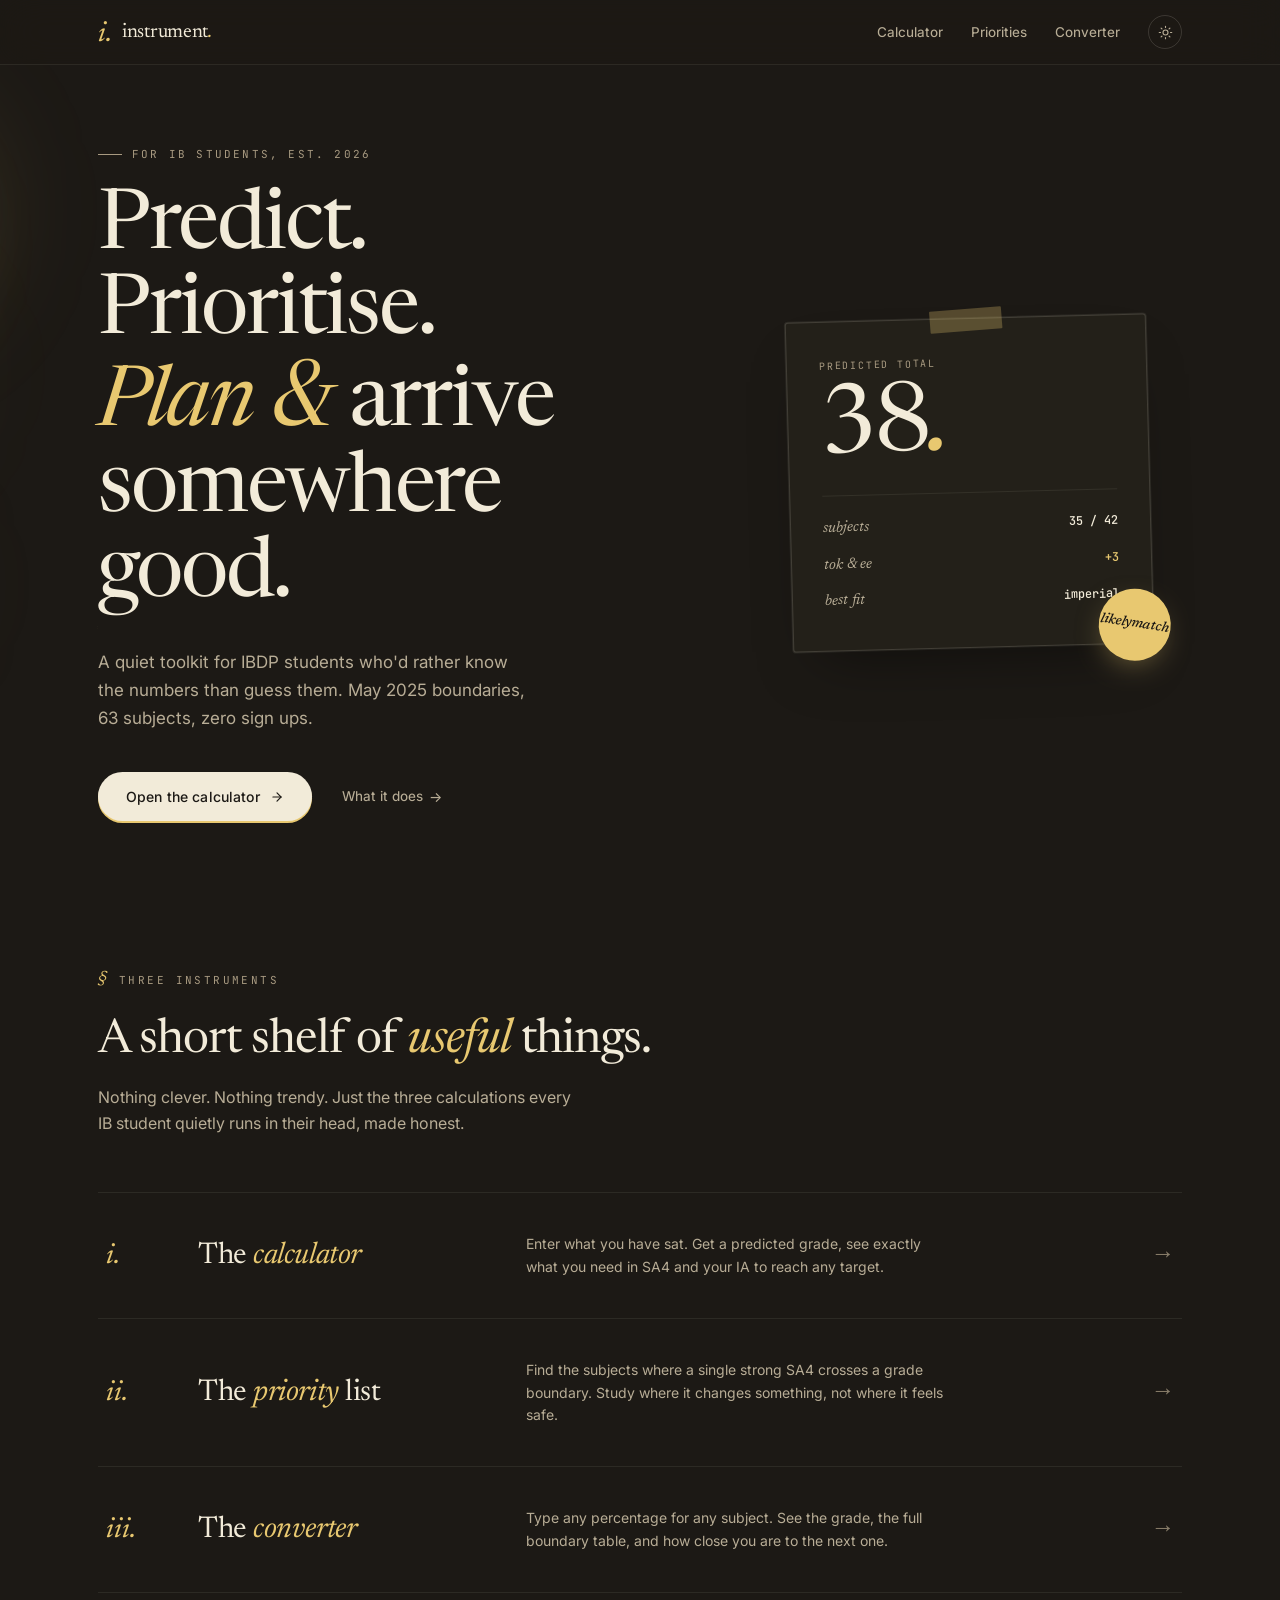
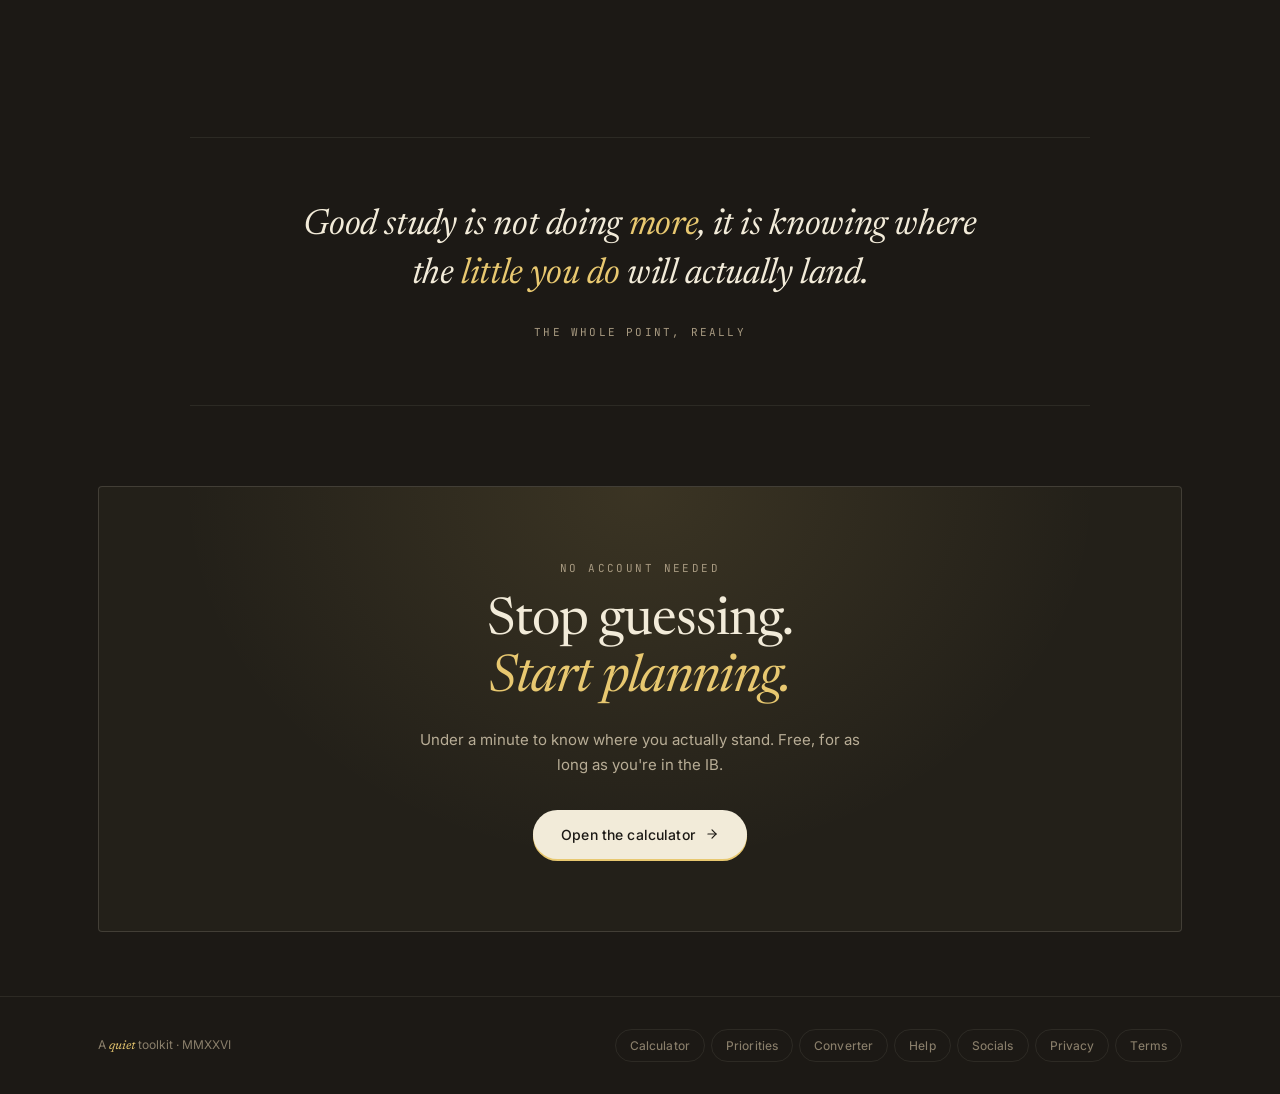
==== commit b56f0e2d: "Add files via upload" ====
--- a/index.html
+++ b/index.html
@@ -1,278 +1,668 @@
 <!DOCTYPE html>
-<html lang="en">
+<html lang="en" data-theme="dark">
 <head>
 <meta charset="UTF-8">
 <meta name="viewport" content="width=device-width, initial-scale=1.0">
-<title>IBDP Grade Calculator</title>
+<link rel="icon" type="image/svg+xml" href="favicon.svg">
+<meta name="theme-color" content="#1c1915">
+<meta name="description" content="An IB toolkit. Predict your grades, find revision priorities, compare university fits.">
+<meta property="og:title" content="Instrument - An IB toolkit">
+<meta property="og:description" content="Predict your grades, find revision priorities, compare university fits.">
+<meta property="og:type" content="website">
+<title>Instrument - An IB toolkit</title>
 <link rel="preconnect" href="https://fonts.googleapis.com">
-<link href="https://fonts.googleapis.com/css2?family=Sora:wght@300;400;500;600;700&family=DM+Mono:wght@400;500&display=swap" rel="stylesheet">
-<link rel="stylesheet" href="shared.css">
+<link href="https://fonts.googleapis.com/css2?family=Newsreader:ital,opsz,wght@0,6..72,300;0,6..72,400;0,6..72,500;1,6..72,400;1,6..72,500&family=Inter:wght@300;400;450;500;600&family=JetBrains+Mono:wght@400;500&display=swap" rel="stylesheet">
 <style>
-/* Steps */
-.steps{display:flex;background:var(--bg2);border:1px solid var(--bd);border-radius:14px;padding:5px;gap:2px;margin-bottom:2rem}
-.stp{flex:1;display:flex;align-items:center;justify-content:center;gap:7px;padding:9px 10px;border-radius:10px;font-size:12px;font-weight:500;color:var(--tx3);cursor:pointer;transition:all .2s;white-space:nowrap}
-.stp.on{background:var(--bg4);color:var(--tx);border:1px solid var(--bd2)}
-.stp.done{color:var(--green)}
-.stp-n{width:20px;height:20px;border-radius:50%;background:var(--bg3);border:1px solid var(--bd);display:flex;align-items:center;justify-content:center;font-size:10px;font-family:'DM Mono',monospace;flex-shrink:0}
-.stp.on .stp-n{background:var(--ac);border-color:var(--ac);color:#fff}
-.stp.done .stp-n{background:var(--green);border-color:var(--green);color:#000}
-.year-grid{display:grid;grid-template-columns:1fr 1fr;gap:12px}
-.y-card{background:var(--bg3);border:1px solid var(--bd);border-radius:14px;padding:1.5rem;cursor:pointer;transition:all .2s;text-align:left}
-.y-card:hover{border-color:var(--ac);background:rgba(124,109,250,0.06);transform:translateY(-2px)}
-.y-num{font-size:36px;font-weight:700;letter-spacing:-2px;color:var(--ac2);font-family:'DM Mono',monospace;line-height:1;margin-bottom:8px}
-.y-lbl{font-size:14px;font-weight:600;margin-bottom:4px;color:var(--tx)}
-.y-desc{font-size:12px;color:var(--tx2);line-height:1.5}
-.srch-wrap{position:relative;margin-bottom:12px}
-.srch-ic{position:absolute;left:13px;top:50%;transform:translateY(-50%);color:var(--tx3)}
-.srch{width:100%;padding:11px 13px 11px 40px;background:var(--bg3);border:1px solid var(--bd);border-radius:11px;color:var(--tx);font-size:14px;font-family:'Sora',sans-serif;transition:border-color .2s}
-.srch:focus{outline:none;border-color:var(--ac)}
-.srch::placeholder{color:var(--tx3)}
-.hl-bar{display:flex;align-items:center;justify-content:space-between;margin-bottom:12px}
-.hl-pips{display:flex;align-items:center;gap:5px}
-.pip{width:8px;height:8px;border-radius:50%;background:var(--bg4);border:1px solid var(--bd2);transition:all .2s}
-.pip.on{background:var(--ac);border-color:var(--ac)}
-.chip-grid{display:grid;grid-template-columns:repeat(auto-fill,minmax(145px,1fr));gap:7px;max-height:220px;overflow-y:auto;padding-right:3px}
-.chip-grid::-webkit-scrollbar{width:3px}
-.chip-grid::-webkit-scrollbar-thumb{background:var(--bd2);border-radius:2px}
-.chip{padding:9px 12px;border-radius:9px;border:1.5px solid transparent;cursor:pointer;font-size:12px;font-weight:500;transition:all .15s;user-select:none}
-.chip:hover:not(.dis){transform:translateY(-1px);filter:brightness(1.08)}
-.chip.sel{border-width:2px}
-.chip.dis{opacity:0.3;cursor:not-allowed}
-.marks-grid{display:grid;grid-template-columns:repeat(5,1fr);gap:10px}
-@media(max-width:540px){.marks-grid{grid-template-columns:1fr 1fr}}
-.mf label{display:block;font-size:11px;color:var(--tx2);font-weight:600;text-transform:uppercase;letter-spacing:.05em;margin-bottom:5px}
-.mf input{width:100%;padding:9px 11px;background:var(--bg3);border:1px solid var(--bd);border-radius:8px;color:var(--tx);font-size:14px;font-family:'DM Mono',monospace;transition:border-color .15s}
-.mf input:focus{outline:none;border-color:var(--ac);background:var(--bg4)}
-.mf input::placeholder{color:var(--tx3)}
-.mf-hint{font-size:10px;color:var(--tx3);margin-top:3px}
-.tg-row{display:flex;gap:8px;flex-wrap:wrap;margin-top:6px}
-.tg-btn{width:46px;height:46px;border-radius:10px;border:1.5px solid var(--bd);background:var(--bg3);color:var(--tx2);font-size:16px;font-weight:600;cursor:pointer;font-family:'DM Mono',monospace;transition:all .15s;display:flex;align-items:center;justify-content:center}
-.tg-btn:hover{border-color:var(--bd2);color:var(--tx)}
-.tg-btn.s1{background:#3d1010;border-color:#f87171;color:#fca5a5}
-.tg-btn.s2{background:#3d1020;border-color:#e879a0;color:#f9a8d4}
-.tg-btn.s3{background:#3d1f0a;border-color:#fb923c;color:#fdba74}
-.tg-btn.s4{background:#3d2f0a;border-color:#fbbf24;color:#fcd34d}
-.tg-btn.s5{background:#0f1f3d;border-color:#60a5fa;color:#93c5fd}
-.tg-btn.s6{background:#0a2d22;border-color:#34d399;color:#6ee7b7}
-.tg-btn.s7{background:#143010;border-color:#4ade80;color:#86efac}
-.res-box{margin-top:14px;border-radius:12px;padding:14px 16px;border:1px solid var(--bd);animation:sIn .25s ease}
-@keyframes sIn{from{opacity:0;transform:translateY(6px)}to{opacity:1;transform:translateY(0)}}
-.res-box.ok{background:rgba(34,211,160,0.05);border-color:rgba(34,211,160,0.2)}
-.res-box.bad{background:rgba(248,113,113,0.05);border-color:rgba(248,113,113,0.2)}
-.res-row{display:flex;align-items:center;justify-content:space-between;padding:8px 0;border-bottom:1px solid var(--bd)}
-.res-row:last-of-type{border-bottom:none}
-.r-lbl{font-size:13px;color:var(--tx2)}
-.r-val{font-size:13px;font-weight:600;font-family:'DM Mono',monospace}
-.vg{color:var(--green)}.va{color:var(--amber)}.vr{color:var(--red)}
-.res-msg{font-size:12px;color:var(--tx3);margin-top:10px;font-style:italic}
-.tok-grid{display:grid;grid-template-columns:1fr 1fr;gap:12px}
-.tok-sel{width:100%;padding:10px 12px;background:var(--bg3);border:1px solid var(--bd);border-radius:9px;color:var(--tx);font-size:15px;font-family:'Sora',sans-serif;cursor:pointer}
-.tok-sel:focus{outline:none;border-color:var(--ac)}
-.tok-prev{display:flex;align-items:center;gap:14px;padding:14px 16px;background:var(--bg3);border-radius:12px;margin-top:14px;border:1px solid var(--bd)}
-.tok-badge{width:44px;height:44px;border-radius:50%;display:flex;align-items:center;justify-content:center;font-size:18px;font-weight:700;background:rgba(124,109,250,0.2);color:var(--ac2);font-family:'DM Mono',monospace;flex-shrink:0}
-.results-hero{text-align:center;padding:1.75rem 0 0.5rem}
-.score-wrap{display:inline-flex;align-items:baseline;gap:8px;margin-bottom:6px}
-.score-big{font-size:72px;font-weight:700;letter-spacing:-4px;background:linear-gradient(135deg,#fff,var(--ac2));-webkit-background-clip:text;-webkit-text-fill-color:transparent;background-clip:text;font-family:'DM Mono',monospace;line-height:1}
-.score-max{font-size:24px;color:var(--tx2);font-family:'DM Mono',monospace}
-.score-band{font-size:14px;color:var(--tx2);margin-bottom:12px}
-.score-stats{display:flex;gap:28px;justify-content:center}
-.stat-lbl{font-size:11px;color:var(--tx3);text-transform:uppercase;letter-spacing:.06em;margin-bottom:2px;text-align:center}
-.stat-val{font-size:26px;font-weight:700;font-family:'DM Mono',monospace;text-align:center}
-.score-track{position:relative;height:8px;border-radius:100px;overflow:hidden;background:var(--bg3);margin:10px 0 6px}
-.sf{position:absolute;top:0;height:100%}
-.score-pin{position:absolute;top:-5px;width:4px;height:18px;border-radius:2px;background:var(--tx);transform:translateX(-50%)}
-.score-bub{position:absolute;top:-30px;transform:translateX(-50%);background:var(--ac);color:#fff;font-size:11px;font-weight:600;padding:2px 7px;border-radius:4px;font-family:'DM Mono',monospace;white-space:nowrap}
-.score-lbls{display:flex;justify-content:space-between;font-size:11px;color:var(--tx3);font-family:'DM Mono',monospace}
-.sub-grid{display:grid;grid-template-columns:repeat(auto-fill,minmax(265px,1fr));gap:10px;margin-bottom:12px}
-.sub-card{border-radius:13px;padding:1rem;border:1px solid transparent;animation:fadeUp .4s ease both}
-@keyframes fadeUp{from{opacity:0;transform:translateY(12px)}to{opacity:1;transform:translateY(0)}}
-.sub-top{display:flex;align-items:center;justify-content:space-between;margin-bottom:8px}
-.sub-name{font-size:13px;font-weight:600;line-height:1.3}
-.pbar{height:3px;border-radius:2px;background:rgba(255,255,255,0.08);overflow:hidden}
-.pfill{height:100%;border-radius:2px}
-.sub-meta{font-size:11px;margin-top:6px;opacity:.65;font-family:'DM Mono',monospace;line-height:1.5}
-.uni-grid{display:grid;grid-template-columns:repeat(auto-fill,minmax(240px,1fr));gap:8px}
-.uni-card{background:var(--bg3);border:1px solid var(--bd);border-radius:12px;padding:1rem;transition:border-color .15s}
-.uni-card:hover{border-color:var(--bd2)}
-.uni-card.uni-match{border-color:rgba(34,211,160,0.35);background:rgba(34,211,160,0.04)}
-.uni-card.uni-maybe{border-color:rgba(251,191,36,0.3);background:rgba(251,191,36,0.04)}
-.uni-card.uni-reach{border-color:rgba(248,113,113,0.25);background:rgba(248,113,113,0.04)}
-.uni-top{display:flex;align-items:flex-start;justify-content:space-between;margin-bottom:6px;gap:8px}
-.uni-name{font-size:13px;font-weight:600;color:var(--tx);line-height:1.3}
-.uni-badge{font-size:10px;font-weight:600;padding:2px 8px;border-radius:100px;white-space:nowrap;flex-shrink:0}
-.bm{background:rgba(34,211,160,0.15);color:var(--green)}
-.bmy{background:rgba(251,191,36,0.15);color:var(--amber)}
-.br{background:rgba(248,113,113,0.12);color:var(--red)}
-.uni-course{font-size:11px;color:var(--tx2);margin-bottom:3px}
-.uni-score{font-size:11px;color:var(--tx3);font-family:'DM Mono',monospace}
-.region-tabs{display:flex;gap:6px;flex-wrap:wrap;margin-bottom:14px}
-.rtab{padding:6px 14px;border-radius:100px;border:1px solid var(--bd);background:var(--bg3);color:var(--tx2);font-size:12px;font-weight:500;cursor:pointer;transition:all .15s;font-family:'Sora',sans-serif}
-.rtab:hover{border-color:var(--bd2);color:var(--tx)}
-.rtab.on{background:rgba(124,109,250,0.15);border-color:rgba(124,109,250,0.4);color:var(--ac2)}
-.share-btn{display:inline-flex;align-items:center;gap:7px;padding:10px 22px;border-radius:10px;border:1px solid rgba(124,109,250,0.4);background:rgba(124,109,250,0.1);color:var(--ac2);font-size:13px;font-family:'Sora',sans-serif;font-weight:500;cursor:pointer;transition:all .15s}
-.share-btn:hover{background:rgba(124,109,250,0.18)}
-.share-btn.copied{border-color:var(--green);background:rgba(34,211,160,0.1);color:var(--green)}
-.c-sub{font-size:13px;color:var(--tx2);margin-bottom:1.5rem}
-.screen{display:none}.screen.on{display:block}
+*{box-sizing:border-box;margin:0;padding:0}
+html{scroll-behavior:smooth}
+
+html[data-theme="dark"]{
+  --bg:#1c1915;--bg2:#232019;--bg3:#2a261e;--bg-card:#232019;
+  --ink:#f2ebd9;--ink2:#b8ad96;--ink3:#8a7f6b;--ink4:#5e5649;
+  --accent:#e8c870;--accent-soft:#f0d590;
+  --accent-bg:rgba(232,200,112,0.12);
+  --muted:#a89a81;
+  --line:rgba(242,235,217,0.08);--line2:rgba(242,235,217,0.15);
+  --grain:0.35;
+  --blob-a:rgba(232,200,112,0.14);
+  --blob-b:rgba(196,150,90,0.1);
+  --blob-c:rgba(255,220,140,0.08);
+  color-scheme:dark;
+}
+html[data-theme="light"]{
+  --bg:#f4efe4;--bg2:#ebe4d3;--bg3:#e1d9c3;--bg-card:#faf5e8;
+  --ink:#1c1915;--ink2:#5c5442;--ink3:#8a7f6b;--ink4:#b8ad96;
+  --accent:#8a6b14;--accent-soft:#a8851f;
+  --accent-bg:rgba(138,107,20,0.1);
+  --muted:#6c6450;
+  --line:rgba(28,25,21,0.1);--line2:rgba(28,25,21,0.2);
+  --grain:0.2;
+  --blob-a:rgba(232,200,112,0.3);
+  --blob-b:rgba(196,150,90,0.22);
+  --blob-c:rgba(255,220,140,0.25);
+  color-scheme:light;
+}
+
+body{
+  background:var(--bg);
+  color:var(--ink);
+  font-family:'Inter',system-ui,sans-serif;
+  font-size:15px;
+  line-height:1.65;
+  min-height:100vh;
+  display:flex;
+  flex-direction:column;
+  overflow-x:hidden;
+  -webkit-font-smoothing:antialiased;
+  transition:background 0.4s ease, color 0.4s ease;
+  position:relative;
+}
+
+/* Floating blurred shooting stars */
+.bg-stars{position:fixed;inset:0;pointer-events:none;z-index:0;overflow:hidden}
+.star{position:absolute;border-radius:50%;filter:blur(60px);will-change:transform;background:var(--blob-a)}
+.star-1{width:240px;height:240px;top:10%;left:-20%;animation:shoot-1 18s linear infinite}
+.star-2{width:180px;height:180px;top:55%;left:-20%;background:var(--blob-b);animation:shoot-2 24s linear infinite;animation-delay:-6s}
+.star-3{width:200px;height:200px;top:30%;left:-20%;background:var(--blob-c);animation:shoot-3 21s linear infinite;animation-delay:-12s}
+.star-4{width:160px;height:160px;top:75%;left:-20%;background:var(--blob-a);animation:shoot-1 26s linear infinite;animation-delay:-9s;opacity:0.7}
+.star-5{width:220px;height:220px;top:15%;left:-20%;background:var(--blob-c);animation:shoot-2 30s linear infinite;animation-delay:-18s;opacity:0.8}
+
+@keyframes shoot-1{0%{transform:translate(0,0) scale(0.8);opacity:0}10%{opacity:1}90%{opacity:1}100%{transform:translate(140vw,-20vh) scale(1.2);opacity:0}}
+@keyframes shoot-2{0%{transform:translate(0,0) scale(0.9);opacity:0}12%{opacity:1}88%{opacity:1}100%{transform:translate(140vw,-40vh) scale(1.1);opacity:0}}
+@keyframes shoot-3{0%{transform:translate(0,0) scale(0.7);opacity:0}10%{opacity:1}90%{opacity:1}100%{transform:translate(140vw,10vh) scale(1.3);opacity:0}}
+  50%{transform:translate(100px,-60px) scale(1.05)}
+}
+
+/* Subtle grain overlay */
+body::after{
+  content:'';
+  position:fixed;
+  inset:0;
+  background-image:url("data:image/svg+xml,%3Csvg xmlns='http://www.w3.org/2000/svg' width='200' height='200'%3E%3Cfilter id='n'%3E%3CfeTurbulence type='fractalNoise' baseFrequency='0.85' stitchTiles='stitch'/%3E%3CfeColorMatrix values='0 0 0 0 0 0 0 0 0 0 0 0 0 0 0 0 0 0 0.4 0'/%3E%3C/filter%3E%3Crect width='200' height='200' filter='url(%23n)'/%3E%3C/svg%3E");
+  opacity:var(--grain);
+  pointer-events:none;
+  z-index:1;
+  mix-blend-mode:overlay;
+}
+
+body>*{position:relative;z-index:2}
+
+/* Nav */
+nav{
+  position:sticky;top:0;z-index:50;
+  background:color-mix(in srgb,var(--bg) 75%,transparent);
+  backdrop-filter:blur(20px) saturate(1.3);
+  -webkit-backdrop-filter:blur(20px) saturate(1.3);
+  border-bottom:1px solid var(--line);
+  transition:background 0.4s ease;
+}
+.nav-inner{
+  max-width:1140px;margin:0 auto;padding:0 1.75rem;
+  height:64px;display:flex;align-items:center;justify-content:space-between;
+}
+.nav-brand{
+  display:flex;align-items:center;gap:10px;
+  text-decoration:none;color:var(--ink);
+  padding:6px 10px;margin:-6px -10px;border-radius:12px;
+  transition:background 0.15s,transform 0.18s cubic-bezier(0.34,1.56,0.64,1);
+}
+.nav-brand:hover{background:var(--bg2)}
+.nav-brand:active{transform:scale(0.94);transition-duration:0.06s}
+.nav-mark{
+  font-family:'Newsreader',serif;
+  font-size:28px;font-style:italic;font-weight:400;
+  color:var(--accent);line-height:0.8;
+  display:inline-block;
+  transform:translateY(2px);
+}
+.nav-brand-text{
+  font-family:'Newsreader',serif;
+  font-size:20px;font-weight:400;letter-spacing:-0.015em;
+}
+.nav-brand-text em{
+  font-style:italic;color:var(--accent);
+}
+.nav-right{display:flex;align-items:center;gap:1.75rem}
+.nav-link{
+  color:var(--ink2);text-decoration:none;
+  font-size:13.5px;font-weight:450;
+  transition:color .15s;
+}
+.nav-link:hover{color:var(--ink)}
+
+/* Theme toggle */
+.theme-toggle{
+  width:34px;height:34px;border-radius:50%;
+  background:transparent;
+  border:1px solid var(--line2);
+  color:var(--ink2);
+  cursor:pointer;
+  display:flex;align-items:center;justify-content:center;
+  transition:all 0.2s;padding:0;
+}
+.theme-toggle:hover{
+  background:var(--bg2);color:var(--ink);
+  border-color:var(--ink3);
+}
+.theme-toggle:active{
+  transform:scale(0.92);
+}
+.theme-toggle svg{width:15px;height:15px}
+html[data-theme="dark"] .icon-sun{display:block}
+html[data-theme="dark"] .icon-moon{display:none}
+html[data-theme="light"] .icon-sun{display:none}
+html[data-theme="light"] .icon-moon{display:block}
+
+@media(max-width:700px){
+  .nav-right{gap:1rem}
+  .nav-link.hide-mobile{display:none}
+}
+
+main{flex:1}
+
+/* Hero */
+.hero{
+  max-width:1140px;margin:0 auto;
+  padding:5rem 1.75rem 3rem;
+  display:grid;grid-template-columns:1.4fr 1fr;
+  gap:4rem;align-items:center;
+}
+@media(max-width:860px){
+  .hero{grid-template-columns:1fr;gap:3rem;padding-top:3rem}
+}
+
+.hero-eyebrow{
+  font-family:'JetBrains Mono',monospace;
+  font-size:11px;text-transform:uppercase;
+  letter-spacing:0.2em;color:var(--muted);
+  margin-bottom:1.5rem;
+  display:flex;align-items:center;gap:10px;
+}
+.hero-eyebrow::before{
+  content:'';width:24px;height:1px;background:var(--muted);
+}
+
+.hero-title{
+  font-family:'Newsreader',serif;
+  font-size:clamp(44px,6.5vw,84px);
+  line-height:1.02;font-weight:400;
+  letter-spacing:-0.025em;
+  color:var(--ink);margin-bottom:1.75rem;
+}
+.hero-title em{font-style:italic;font-weight:400;color:var(--accent)}
+.hero-title .amp{
+  font-family:'Newsreader',serif;
+  font-style:italic;color:var(--accent);font-size:1.1em;
+}
+
+.hero-sub{
+  font-size:17px;color:var(--ink2);
+  max-width:440px;line-height:1.65;
+  margin-bottom:2.5rem;
+}
+
+.hero-actions{display:flex;align-items:center;gap:1.75rem;flex-wrap:wrap}
+
+/* Buttons with pressed animation */
+.btn-primary{
+  display:inline-flex;align-items:center;gap:10px;
+  padding:13px 28px;
+  background:var(--ink);color:var(--bg);
+  border-radius:100px;
+  font-size:14px;font-weight:500;
+  text-decoration:none;
+  letter-spacing:0.01em;
+  border:none;
+  font-family:inherit;
+  cursor:pointer;
+  transition:transform 0.18s cubic-bezier(0.34, 1.56, 0.64, 1),
+             background 0.2s ease,
+             box-shadow 0.2s ease,
+             color 0.2s ease;
+  box-shadow:0 2px 0 0 var(--accent);
+  position:relative;
+}
+.btn-primary:hover{
+  background:var(--accent);color:var(--ink);
+  transform:translateY(-2px);
+  box-shadow:0 4px 0 0 var(--ink);
+}
+.btn-primary:active{
+  transform:translateY(1px);
+  box-shadow:0 0 0 0 var(--accent);
+  transition-duration:0.08s;
+}
+.btn-primary svg{transition:transform 0.2s}
+.btn-primary:hover svg{transform:translateX(3px)}
+
+.btn-text{
+  color:var(--ink2);
+  font-size:13.5px;font-weight:450;
+  text-decoration:none;
+  display:inline-flex;align-items:center;gap:6px;
+  padding:4px 2px;
+  background:transparent;border:none;
+  font-family:inherit;cursor:pointer;
+  transition:color 0.15s, transform 0.15s;
+}
+.btn-text:hover{color:var(--ink)}
+.btn-text:active{transform:scale(0.96)}
+.btn-text::after{
+  content:'→';font-size:14px;
+  transition:transform 0.2s;
+}
+.btn-text:hover::after{transform:translateX(3px)}
+
+/* Hero side: floating specimen card */
+.hero-side{position:relative;padding:1rem 2rem}
+
+.specimen{
+  background:var(--bg-card);
+  border:1px solid var(--line2);
+  border-radius:3px;
+  padding:2.25rem 2rem;
+  position:relative;
+  box-shadow:0 30px 60px -30px rgba(0,0,0,0.5),
+             0 0 0 1px var(--line);
+  transform:rotate(-1.5deg);
+  transition:transform 0.4s cubic-bezier(0.34, 1.56, 0.64, 1);
+}
+.specimen:hover{transform:rotate(0deg) translateY(-4px)}
+
+.specimen::before{
+  content:'';
+  position:absolute;
+  top:-10px;left:50%;
+  width:72px;height:22px;
+  background:var(--accent);opacity:0.28;
+  transform:translateX(-50%) rotate(-3deg);
+  border-radius:1px;
+}
+
+.specimen-label{
+  font-family:'JetBrains Mono',monospace;
+  font-size:10px;text-transform:uppercase;
+  letter-spacing:0.18em;color:var(--muted);
+  margin-bottom:0.75rem;
+}
+
+.specimen-score{
+  font-family:'Newsreader',serif;
+  font-size:96px;font-weight:400;
+  line-height:0.88;color:var(--ink);
+  letter-spacing:-0.04em;
+}
+.specimen-score em{font-style:italic;color:var(--accent)}
+
+.specimen-divider{
+  border:none;border-top:1px solid var(--line);
+  margin:1.5rem 0 1.25rem;
+}
+.specimen-rows{display:flex;flex-direction:column;gap:12px}
+.specimen-row{
+  display:flex;justify-content:space-between;
+  align-items:baseline;
+}
+.specimen-row-label{
+  color:var(--ink2);
+  font-family:'Newsreader',serif;
+  font-style:italic;font-size:15px;font-weight:400;
+}
+.specimen-row-value{
+  font-family:'JetBrains Mono',monospace;
+  font-size:12px;color:var(--ink);font-weight:500;
+}
+.specimen-row-value em{
+  color:var(--accent);font-style:normal;
+}
+
+.specimen-stamp{
+  position:absolute;
+  bottom:-18px;right:-18px;
+  background:var(--accent);color:#1c1915;
+  width:72px;height:72px;border-radius:50%;
+  display:flex;align-items:center;justify-content:center;
+  font-family:'Newsreader',serif;font-style:italic;
+  font-size:14px;font-weight:500;
+  transform:rotate(10deg);
+  line-height:1.1;text-align:center;padding:4px;
+  box-shadow:0 10px 30px -10px rgba(232,200,112,0.5);
+}
+
+/* Features */
+.features{
+  max-width:1140px;margin:0 auto;
+  padding:6rem 1.75rem 3rem;
+}
+
+.section-label{
+  font-family:'JetBrains Mono',monospace;
+  font-size:11px;text-transform:uppercase;
+  letter-spacing:0.22em;color:var(--muted);
+  margin-bottom:1.25rem;
+  display:flex;align-items:center;gap:12px;
+}
+.section-label::before{
+  content:'§';color:var(--accent);
+  font-family:'Newsreader',serif;
+  font-size:18px;font-style:italic;
+  letter-spacing:0;
+}
+.section-title{
+  font-family:'Newsreader',serif;
+  font-size:clamp(32px,4.5vw,48px);
+  line-height:1.1;letter-spacing:-0.02em;
+  font-weight:400;max-width:640px;margin-bottom:1rem;
+}
+.section-title em{font-style:italic;color:var(--accent)}
+.section-sub{
+  font-size:16px;color:var(--ink2);
+  max-width:480px;line-height:1.65;
+  margin-bottom:3.5rem;
+}
+
+/* Feature rows - editorial list layout */
+.feature-list{
+  display:flex;flex-direction:column;
+  border-top:1px solid var(--line);
+}
+.feature-row{
+  display:grid;
+  grid-template-columns:60px 1fr 2fr auto;
+  gap:2rem;padding:2.5rem 0.5rem;
+  border-bottom:1px solid var(--line);
+  align-items:center;
+  text-decoration:none;color:inherit;
+  transition:padding 0.35s ease;
+  position:relative;
+}
+.feature-row:hover{
+  padding-left:1.25rem;
+}
+.feature-row::before{
+  content:'';
+  position:absolute;left:0;top:0;bottom:0;width:2px;
+  background:var(--accent);
+  transform:scaleY(0);transform-origin:center;
+  transition:transform 0.35s cubic-bezier(0.4,0,0.2,1);
+}
+.feature-row:hover::before{transform:scaleY(1)}
+.feature-row:active{
+  padding-left:1rem;
+  transition-duration:0.08s;
+}
+
+@media(max-width:740px){
+  .feature-row{
+    grid-template-columns:auto 1fr;
+    gap:0.75rem 1rem;
+  }
+  .feature-row .feat-desc{grid-column:1/-1}
+  .feature-row .feat-arrow{grid-row:1;grid-column:2;justify-self:end}
+}
+
+.feat-num{
+  font-family:'Newsreader',serif;
+  font-style:italic;font-weight:400;
+  font-size:28px;color:var(--accent);
+  line-height:1;
+}
+.feat-title{
+  font-family:'Newsreader',serif;
+  font-size:clamp(22px,2.5vw,30px);
+  font-weight:400;line-height:1.15;
+  letter-spacing:-0.015em;
+}
+.feat-title em{font-style:italic;color:var(--accent)}
+.feat-desc{
+  font-size:14px;color:var(--ink2);
+  line-height:1.6;max-width:420px;
+}
+.feat-arrow{
+  color:var(--ink3);
+  font-family:'Newsreader',serif;
+  font-size:24px;font-style:italic;
+  transition:color 0.25s,transform 0.25s;
+}
+.feature-row:hover .feat-arrow{
+  color:var(--accent);
+  transform:translateX(6px);
+}
+
+/* Aphorism strip */
+.aphorism{
+  max-width:900px;margin:6rem auto 0;
+  padding:4rem 2rem;text-align:center;
+  border-top:1px solid var(--line);
+  border-bottom:1px solid var(--line);
+}
+.aphorism-quote{
+  font-family:'Newsreader',serif;
+  font-style:italic;font-weight:400;
+  font-size:clamp(24px,3.5vw,36px);
+  line-height:1.35;color:var(--ink);
+  letter-spacing:-0.01em;
+  max-width:720px;margin:0 auto 1.5rem;
+}
+.aphorism-quote em{color:var(--accent)}
+.aphorism-attr{
+  font-family:'JetBrains Mono',monospace;
+  font-size:11px;text-transform:uppercase;
+  letter-spacing:0.2em;color:var(--muted);
+}
+
+/* Bottom CTA */
+.bottom-cta{
+  max-width:1140px;margin:5rem auto 4rem;
+  padding:0 1.75rem;
+}
+.bottom-cta-inner{
+  background:var(--bg-card);
+  border:1px solid var(--line2);
+  border-radius:4px;
+  padding:4.5rem 3rem;
+  text-align:center;
+  position:relative;overflow:hidden;
+}
+.bottom-cta-inner::before{
+  content:'';
+  position:absolute;inset:0;
+  background:radial-gradient(ellipse at top,var(--accent-bg),transparent 60%);
+  pointer-events:none;
+}
+.bottom-cta-eyebrow{
+  font-family:'JetBrains Mono',monospace;
+  font-size:11px;text-transform:uppercase;
+  letter-spacing:0.22em;color:var(--muted);
+  margin-bottom:1rem;position:relative;
+}
+.bottom-cta-title{
+  font-family:'Newsreader',serif;
+  font-size:clamp(32px,5vw,52px);
+  line-height:1.1;letter-spacing:-0.02em;
+  font-weight:400;margin-bottom:1.25rem;
+  position:relative;
+}
+.bottom-cta-title em{font-style:italic;color:var(--accent)}
+.bottom-cta-sub{
+  color:var(--ink2);font-size:15px;
+  max-width:440px;margin:0 auto 2rem;
+  position:relative;
+}
+
+/* Footer */
+footer{background:var(--bg);border-top:1px solid var(--line);margin-top:auto;position:relative;z-index:2}
+.foot-inner{max-width:1140px;margin:0 auto;padding:2rem 1.75rem;display:flex;align-items:center;justify-content:space-between;flex-wrap:wrap;gap:1rem}
+.foot-tag{font-size:12px;color:var(--ink3)}
+.foot-tag em{font-family:'Newsreader',serif;font-style:italic;color:var(--accent)}
+.foot-links{display:flex;gap:6px;flex-wrap:wrap}
+.foot-pill{display:inline-flex;align-items:center;padding:6px 14px;border-radius:100px;border:1px solid var(--line);background:transparent;color:var(--ink3);font-size:12px;font-family:'Inter',sans-serif;font-weight:450;text-decoration:none;cursor:pointer;transition:all 0.15s;letter-spacing:0.01em}
+.foot-pill:hover{background:var(--bg2);color:var(--ink);border-color:var(--line2)}
+.foot-pill:active{transform:scale(0.95);transition-duration:0.06s}
+@keyframes pulse-dot{0%,100%{opacity:1;transform:scale(1)}50%{opacity:0.6;transform:scale(1.3)}}
+.heart{color:var(--accent);display:inline-block;animation:pulse-dot 1.8s ease-in-out infinite}
 </style>
 </head>
 <body>
-<div id="navPlaceholder"></div>
-<div class="page-wrap">
-  <div class="page-hero">
-    <div class="page-title">IBDP <span>Grade Calculator</span></div>
-    <div class="page-sub">Enter your marks, set your targets, get your predicted grade and university shortlist.</div>
+
+<div class="bg-stars">
+  <div class="star star-1"></div>
+  <div class="star star-2"></div>
+  <div class="star star-3"></div>
+  <div class="star star-4"></div>
+  <div class="star star-5"></div>
+</div>
+
+<nav>
+  <div class="nav-inner">
+    <a href="index.html" class="nav-brand">
+      <span class="nav-mark">i.</span>
+      <span class="nav-brand-text">instrument<em>.</em></span>
+    </a>
+    <div class="nav-right">
+      <a href="calculator.html" class="nav-link hide-mobile">Calculator</a>
+      <a href="priorities.html" class="nav-link hide-mobile">Priorities</a>
+      <a href="converter.html" class="nav-link hide-mobile">Converter</a>
+      <button class="theme-toggle" onclick="toggleTheme()" aria-label="Toggle theme">
+        <svg class="icon-sun" viewBox="0 0 24 24" fill="none" stroke="currentColor" stroke-width="1.8" stroke-linecap="round">
+          <circle cx="12" cy="12" r="4"/>
+          <path d="M12 2v2M12 20v2M4.93 4.93l1.41 1.41M17.66 17.66l1.41 1.41M2 12h2M20 12h2M4.93 19.07l1.41-1.41M17.66 6.34l1.41-1.41"/>
+        </svg>
+        <svg class="icon-moon" viewBox="0 0 24 24" fill="none" stroke="currentColor" stroke-width="1.8" stroke-linecap="round" stroke-linejoin="round">
+          <path d="M21 12.79A9 9 0 1 1 11.21 3 7 7 0 0 0 21 12.79z"/>
+        </svg>
+      </button>
+    </div>
   </div>
-
-  <div class="steps" id="steps">
-    <div class="stp on" id="s0"><div class="stp-n">1</div> Year</div>
-    <div class="stp" id="s1"><div class="stp-n">2</div> Subjects</div>
-    <div class="stp" id="s2"><div class="stp-n">3</div> TOK / EE</div>
-    <div class="stp" id="s3"><div class="stp-n">4</div> Results</div>
-  </div>
-
-  <div class="screen on" id="sc0">
-    <div class="card">
-      <div class="c-title">Which year are you in?</div>
-      <div class="c-sub">This determines which assessments you have already sat</div>
-      <div class="year-grid">
-        <div class="y-card" onclick="setYear(11)"><div class="y-num">11</div><div class="y-lbl">Grade 11</div><div class="y-desc">SA1 done, SA2 optional. We tell you what you need in the remaining assessments to hit your target grade.</div></div>
-        <div class="y-card" onclick="setYear(12)"><div class="y-num">12</div><div class="y-lbl">Grade 12</div><div class="y-desc">SA1, SA2, SA3 done. We calculate exactly what you need in SA4 and your IA to reach your target.</div></div>
+</nav>
+
+<main>
+
+  <section class="hero">
+    <div>
+      <div class="hero-eyebrow">For IB students, est. 2026</div>
+      <h1 class="hero-title">
+        Predict. Prioritise.<br>
+        <em>Plan</em> <span class="amp">&amp;</span> arrive<br>
+        somewhere good.
+      </h1>
+      <p class="hero-sub">A quiet toolkit for IBDP students who'd rather know the numbers than guess them. May 2025 boundaries, 63 subjects, zero sign ups.</p>
+      <div class="hero-actions">
+        <a href="calculator.html" class="btn-primary">
+          Open the calculator
+          <svg width="14" height="14" viewBox="0 0 24 24" fill="none" stroke="currentColor" stroke-width="2" stroke-linecap="round"><line x1="5" y1="12" x2="19" y2="12"/><polyline points="12 5 19 12 12 19"/></svg>
+        </a>
+        <a href="#what-it-does" class="btn-text">What it does</a>
       </div>
     </div>
-  </div>
-
-  <div class="screen" id="sc1">
-    <div class="card">
-      <div style="display:flex;align-items:center;justify-content:space-between;margin-bottom:4px">
-        <div class="c-title" id="subTitle">Subject 1 of 6</div>
-        <div class="hl-bar" style="margin:0"><span style="font-size:12px;color:var(--tx2);margin-right:7px">HL slots</span><div class="hl-pips"><div class="pip" id="p0"></div><div class="pip" id="p1"></div><div class="pip" id="p2"></div></div></div>
-      </div>
-      <div class="c-sub">Pick a subject, enter marks you have already sat, then set your target grade</div>
-      <div class="srch-wrap">
-        <svg class="srch-ic" width="15" height="15" viewBox="0 0 20 20" fill="currentColor"><path fill-rule="evenodd" d="M8 4a4 4 0 100 8 4 4 0 000-8zM2 8a6 6 0 1110.89 3.476l4.817 4.817a1 1 0 01-1.414 1.414l-4.816-4.816A6 6 0 012 8z" clip-rule="evenodd"/></svg>
-        <input class="srch" type="text" id="srchBox" placeholder="Search subjects..." oninput="filterChips()" onkeydown="noNums(event)">
-      </div>
-      <div class="chip-grid" id="chips"></div>
-      <div id="marksSec" style="display:none">
-        <div class="sep"></div>
-        <div class="sec-lbl">Marks already sat</div>
-        <div class="marks-grid" id="marksGrid"></div>
-        <div class="sep"></div>
-        <div class="sec-lbl">Target grade</div>
-        <div class="tg-row" id="tgRow"></div>
-        <div id="resPanel"></div>
-      </div>
-      <div class="btn-row">
-        <button class="btn" id="backBtn" onclick="prevSub()">Back</button>
-        <button class="btn pri" id="nextBtn" disabled onclick="nextSub()"><span id="nextLbl">Next subject</span></button>
+
+    <div class="hero-side">
+      <div class="specimen">
+        <div class="specimen-label">Predicted Total</div>
+        <div class="specimen-score">38<em>.</em></div>
+        <hr class="specimen-divider">
+        <div class="specimen-rows">
+          <div class="specimen-row">
+            <span class="specimen-row-label">subjects</span>
+            <span class="specimen-row-value">35 / 42</span>
+          </div>
+          <div class="specimen-row">
+            <span class="specimen-row-label">tok &amp; ee</span>
+            <span class="specimen-row-value"><em>+3</em></span>
+          </div>
+          <div class="specimen-row">
+            <span class="specimen-row-label">best fit</span>
+            <span class="specimen-row-value">imperial</span>
+          </div>
+        </div>
+        <div class="specimen-stamp">likely<br><em>match</em></div>
       </div>
     </div>
-  </div>
-
-  <div class="screen" id="sc2">
-    <div class="card">
-      <div class="c-title">TOK and Extended Essay</div>
-      <div class="c-sub">Up to 3 bonus points toward your total IB score</div>
-      <div class="tok-grid">
-        <div><div class="sec-lbl">Theory of Knowledge</div><select class="tok-sel" id="tokSel" onchange="updateTok()"><option>A</option><option>B</option><option>C</option><option>D</option><option>E</option></select></div>
-        <div><div class="sec-lbl">Extended Essay</div><select class="tok-sel" id="eeSel" onchange="updateTok()"><option>A</option><option>B</option><option>C</option><option>D</option><option>E</option></select></div>
-      </div>
-      <div class="tok-prev"><div class="tok-badge" id="tokBadge">+3</div><div><div style="font-size:14px;font-weight:600;color:var(--tx)" id="tokTxt">Bonus: 3 / 3 points</div><div style="font-size:12px;color:var(--tx2);margin-top:2px">A+A or A+B = 3 &middot; A+C or B+B = 2 &middot; B+C or C+C = 1</div></div></div>
-      <div class="btn-row"><button class="btn" onclick="goTo(1)">Back</button><button class="btn pri" onclick="showResults()">See my predicted grades &rarr;</button></div>
+  </section>
+
+  <section class="features" id="what-it-does">
+    <div class="section-label">Three instruments</div>
+    <h2 class="section-title">A short shelf of <em>useful</em> things.</h2>
+    <p class="section-sub">Nothing clever. Nothing trendy. Just the three calculations every IB student quietly runs in their head, made honest.</p>
+
+    <div class="feature-list">
+      <a href="calculator.html" class="feature-row">
+        <div class="feat-num">i.</div>
+        <div class="feat-title">The <em>calculator</em></div>
+        <div class="feat-desc">Enter what you have sat. Get a predicted grade, see exactly what you need in SA4 and your IA to reach any target.</div>
+        <div class="feat-arrow">&rarr;</div>
+      </a>
+      <a href="priorities.html" class="feature-row">
+        <div class="feat-num">ii.</div>
+        <div class="feat-title">The <em>priority</em> list</div>
+        <div class="feat-desc">Find the subjects where a single strong SA4 crosses a grade boundary. Study where it changes something, not where it feels safe.</div>
+        <div class="feat-arrow">&rarr;</div>
+      </a>
+      <a href="converter.html" class="feature-row">
+        <div class="feat-num">iii.</div>
+        <div class="feat-title">The <em>converter</em></div>
+        <div class="feat-desc">Type any percentage for any subject. See the grade, the full boundary table, and how close you are to the next one.</div>
+        <div class="feat-arrow">&rarr;</div>
+      </a>
+    </div>
+  </section>
+
+  <section class="aphorism">
+    <p class="aphorism-quote">
+      Good study is not doing <em>more</em>, it is knowing where the <em>little you do</em> will actually land.
+    </p>
+    <div class="aphorism-attr">the whole point, really</div>
+  </section>
+
+  <section class="bottom-cta">
+    <div class="bottom-cta-inner">
+      <div class="bottom-cta-eyebrow">No account needed</div>
+      <h2 class="bottom-cta-title">Stop guessing.<br><em>Start planning.</em></h2>
+      <p class="bottom-cta-sub">Under a minute to know where you actually stand. Free, for as long as you're in the IB.</p>
+      <a href="calculator.html" class="btn-primary">
+        Open the calculator
+        <svg width="14" height="14" viewBox="0 0 24 24" fill="none" stroke="currentColor" stroke-width="2" stroke-linecap="round"><line x1="5" y1="12" x2="19" y2="12"/><polyline points="12 5 19 12 12 19"/></svg>
+      </a>
+    </div>
+  </section>
+
+</main>
+
+<footer>
+  <div class="foot-inner">
+    <div class="foot-tag">A <em>quiet</em> toolkit &middot; MMXXVI</div>
+    <div class="foot-links">
+      <a href="calculator.html" class="foot-pill">Calculator</a>
+      <a href="priorities.html" class="foot-pill">Priorities</a>
+      <a href="converter.html" class="foot-pill">Converter</a>
+      <a href="help.html" class="foot-pill">Help</a>
+      <a href="socials.html" class="foot-pill">Socials</a>
+      <a href="privacy.html" class="foot-pill">Privacy</a>
+      <a href="terms.html" class="foot-pill">Terms</a>
     </div>
   </div>
-
-  <div class="screen" id="sc3"><div id="resContent"></div></div>
-</div>
-<div id="footPlaceholder"></div>
-
-<script src="shared.js"></script>
+</footer>
+
 <script>
-document.getElementById('navPlaceholder').innerHTML=buildNav('index.html');
-document.getElementById('footPlaceholder').innerHTML=buildFooter();
-
-const UNIS={UK:[{name:"University of Oxford",course:"Any programme",min:39,reach:42},{name:"University of Cambridge",course:"Any programme",min:40,reach:43},{name:"Imperial College London",course:"Engineering / Science",min:38,reach:41},{name:"UCL",course:"Any programme",min:36,reach:39},{name:"LSE",course:"Economics / Social Sciences",min:37,reach:40},{name:"University of Edinburgh",course:"Any programme",min:34,reach:37},{name:"King's College London",course:"Any programme",min:35,reach:38},{name:"University of Manchester",course:"Any programme",min:32,reach:36},{name:"University of Bristol",course:"Any programme",min:32,reach:36},{name:"University of Birmingham",course:"Any programme",min:30,reach:34}],US:[{name:"MIT",course:"Science / Engineering",min:42,reach:45},{name:"Harvard University",course:"Any programme",min:42,reach:45},{name:"Stanford University",course:"Any programme",min:41,reach:44},{name:"Yale University",course:"Any programme",min:40,reach:43},{name:"Princeton University",course:"Any programme",min:40,reach:44},{name:"University of Pennsylvania",course:"Any programme",min:38,reach:42},{name:"Johns Hopkins",course:"Pre-Med / Science",min:38,reach:41},{name:"UC Berkeley",course:"Any programme",min:36,reach:40},{name:"NYU",course:"Any programme",min:33,reach:37},{name:"Purdue University",course:"Engineering",min:30,reach:35}],Singapore:[{name:"NUS",course:"Any programme",min:38,reach:42},{name:"NTU",course:"Any programme",min:36,reach:40},{name:"SMU",course:"Business / Law",min:34,reach:38},{name:"SUTD",course:"Engineering / Design",min:33,reach:37},{name:"SIT",course:"Any programme",min:26,reach:32}],India:[{name:"IIT Bombay",course:"Engineering",min:36,reach:40},{name:"IIT Delhi",course:"Engineering",min:36,reach:40},{name:"BITS Pilani",course:"Engineering / Science",min:32,reach:37},{name:"Ashoka University",course:"Liberal Arts",min:30,reach:35},{name:"Christ University",course:"Any programme",min:24,reach:30},{name:"Manipal University",course:"Any programme",min:24,reach:30}],Canada:[{name:"University of Toronto",course:"Any programme",min:36,reach:40},{name:"UBC",course:"Any programme",min:34,reach:38},{name:"McGill University",course:"Any programme",min:34,reach:38},{name:"Waterloo",course:"Engineering / CS",min:36,reach:40},{name:"Western University",course:"Any programme",min:29,reach:34},{name:"Queen's University",course:"Any programme",min:30,reach:35}],Australia:[{name:"University of Melbourne",course:"Any programme",min:33,reach:38},{name:"University of Sydney",course:"Any programme",min:32,reach:37},{name:"ANU",course:"Any programme",min:33,reach:38},{name:"UNSW",course:"Any programme",min:31,reach:36},{name:"Monash University",course:"Any programme",min:28,reach:34},{name:"University of Queensland",course:"Any programme",min:28,reach:34}]};
-let activeReg='UK';
-
-function computeNeeded(s,tg){const b=BOUNDS[s.name];if(!b)return null;const minP=b[tg-1];const h={sa1:s.sa1!=''&&s.sa1!=null,sa2:s.sa2!=''&&s.sa2!=null,sa3:s.sa3!=''&&s.sa3!=null,sa4:s.sa4!=''&&s.sa4!=null,ia:s.ia!=''&&s.ia!=null};let locked=0;if(h.sa1)locked+=parseFloat(s.sa1)*W[0];if(h.sa2)locked+=parseFloat(s.sa2)*W[1];if(h.sa3)locked+=parseFloat(s.sa3)*W[2];if(h.sa4)locked+=parseFloat(s.sa4)*W[3];if(h.ia)locked+=(parseFloat(s.ia)/20)*100*W[4];const rem=[];if(!h.sa1)rem.push({k:'sa1',w:W[0],ia:false});if(!h.sa2)rem.push({k:'sa2',w:W[1],ia:false});if(!h.sa3)rem.push({k:'sa3',w:W[2],ia:false});if(!h.sa4)rem.push({k:'sa4',w:W[3],ia:false});if(!h.ia)rem.push({k:'ia',w:W[4],ia:true});const remW=rem.reduce((a,r)=>a+r.w,0);const maxP=locked+remW*100;if(maxP<minP){let mx=1;for(let g=7;g>=1;g--){if(locked+remW*100>=BOUNDS[s.name][g-1]){mx=g;break;}}return{possible:false,max:mx};}if(!rem.length)return{possible:true,done:true};const need=minP-locked;const r={possible:true};rem.forEach(x=>{const pct=(x.w/remW)*need/x.w;r[x.k]=x.ia?(pct/100)*20:pct;});return r;}
-
-let st={year:0,idx:0,n:6,subs:[],tok:'A',ee:'A',srch:''};
-function newSub(){return{name:'',sa1:'',sa2:'',sa3:'',sa4:'',ia:'',tg:0};}
-
-function goTo(n){document.querySelectorAll('.screen').forEach(s=>s.classList.remove('on'));document.getElementById('sc'+n).classList.add('on');['s0','s1','s2','s3'].forEach((id,i)=>{const el=document.getElementById(id);el.className='stp'+(i===n?' on':i<n?' done':'');});if(n===1)renderSub();}
-function setYear(y){st.year=y;st.idx=0;if(!st.subs.length)st.subs=Array(st.n).fill(null).map(newSub);goTo(1);}
-
-function renderChips(){
-  const s=st.subs[st.idx];const taken=st.subs.map((sb,i)=>i!==st.idx?sb.name:'').filter(Boolean);const hlC=taken.filter(n=>n.includes(' HL')).length;
-  const f=st.srch?ALL_SUBJECTS.filter(n=>n.toLowerCase().includes(st.srch.toLowerCase())):ALL_SUBJECTS;
-  document.getElementById('chips').innerHTML=f.map(name=>{const c=colOf(name);const sel=name===s.name;const tk=taken.includes(name);const isHL=name.includes(' HL');const hlB=isHL&&hlC>=3&&!sel;const dis=tk||hlB;const esc=name.replace(/&/g,'&amp;').replace(/"/g,'&quot;');return '<div class="chip'+(sel?' sel':'')+(dis?' dis':'')+'" style="background:'+c.bg+';border-color:'+(sel?c.bo:'transparent')+';'+(sel?'box-shadow:0 0 0 1px '+c.bo+';':'')+'" data-name="'+esc+'" data-dis="'+(dis?1:0)+'" title="'+(tk?'Already chosen':hlB?'Max 3 HLs reached':'')+'">'+'<span style="color:'+c.tx+'">'+name+'</span></div>';}).join('');
-  const hlT=hlC+(s.name.includes(' HL')?1:0);for(let i=0;i<3;i++)document.getElementById('p'+i).className='pip'+(i<hlT?' on':'');
-  document.getElementById('chips').onclick=function(e){const chip=e.target.closest('.chip');if(!chip||chip.dataset.dis==='1')return;const name=chip.dataset.name.replace(/&amp;/g,'&').replace(/&quot;/g,'"');st.subs[st.idx].name=name;st.srch='';document.getElementById('srchBox').value='';renderSub();};
-}
-
-function renderMarks(){
-  const s=st.subs[st.idx];if(!s.name){document.getElementById('marksSec').style.display='none';return;}
-  document.getElementById('marksSec').style.display='block';
-  const cfgs=st.year===12?[{k:'sa1',l:'SA1',r:true,m:100},{k:'sa2',l:'SA2',r:true,m:100},{k:'sa3',l:'SA3',r:true,m:100},{k:'sa4',l:'SA4',r:false,m:100},{k:'ia',l:'IA',r:false,m:20}]:[{k:'sa1',l:'SA1',r:true,m:100},{k:'sa2',l:'SA2',r:false,m:100},{k:'sa3',l:'SA3',r:false,m:100},{k:'sa4',l:'SA4',r:false,m:100},{k:'ia',l:'IA',r:false,m:20}];
-  document.getElementById('marksGrid').innerHTML=cfgs.map(c=>'<div class="mf"><label>'+c.l+(c.r?' <span style="color:var(--red);font-size:9px">*</span>':'')+'</label><input type="number" id="i_'+c.k+'" min="0" max="'+c.m+'" step="0.1" value="'+(s[c.k]||'')+'" placeholder="0-'+c.m+'" oninput="onMark(\''+c.k+'\','+c.m+')"><div class="mf-hint">'+(c.r?'Required':'Optional')+' max '+c.m+'</div></div>').join('');
-  document.getElementById('tgRow').innerHTML=[1,2,3,4,5,6,7].map(g=>'<button class="tg-btn'+(s.tg===g?' s'+g:'')+'" onclick="setTG('+g+')">'+g+'</button>').join('');
-  refreshPanel();document.getElementById('nextBtn').disabled=!(s.name&&s.tg>0);document.getElementById('nextLbl').textContent=st.idx===st.n-1?'Continue to TOK / EE':'Next subject';
-}
-
-function onMark(k,mx){const inp=document.getElementById('i_'+k);if(!inp)return;const cv=clamp(inp.value,0,mx);if(cv!==''&&parseFloat(inp.value)!==parseFloat(cv))inp.value=cv;st.subs[st.idx][k]=inp.value;refreshPanel();}
-function setTG(g){st.subs[st.idx].tg=g;renderMarks();}
-
-function refreshPanel(){
-  const s=st.subs[st.idx];const p=document.getElementById('resPanel');if(!s.name||!s.tg){p.innerHTML='';return;}
-  const r=computeNeeded(s,s.tg);if(!r){p.innerHTML='';return;}
-  if(r.done){p.innerHTML='<div class="res-box ok"><div style="font-size:14px;color:var(--green);font-weight:600">Grade '+s.tg+' is already secured!</div></div>';return;}
-  if(!r.possible){p.innerHTML='<div class="res-box bad"><div style="font-size:13px;color:var(--red);font-weight:600">Grade '+s.tg+' is not achievable.</div><div style="font-size:12px;color:#fca5a5;margin-top:4px">Even with 100% everywhere, max is <strong>grade '+r.max+'</strong>. Drop your target.</div></div>';return;}
-  const keys=['sa1','sa2','sa3','sa4','ia'];const lbls={sa1:'SA1',sa2:'SA2',sa3:'SA3',sa4:'SA4',ia:'IA'};let rows='';
-  keys.forEach(k=>{if(r[k]==null)return;if(s[k]!==''&&s[k]!=null)return;const pct=k==='ia'?(r[k]/20*100):r[k];const cls=pct>85?'vr':pct>70?'va':'vg';const disp=k==='ia'?r[k].toFixed(1)+' / 20':r[k].toFixed(1)+'%';rows+='<div class="res-row"><span class="r-lbl">Need in '+lbls[k]+'</span><span class="r-val '+cls+'">'+disp+'</span></div>';});
-  if(!rows){p.innerHTML='<div class="res-box ok"><div style="font-size:14px;color:var(--green)">Grade '+s.tg+' looking achievable!</div></div>';return;}
-  const hard=Object.entries(r).some(([k,v])=>{if(typeof v!=='number')return false;const pct=k==='ia'?v/20*100:v;return pct>85;});
-  p.innerHTML='<div class="res-box ok"><div style="font-size:13px;color:var(--tx2);margin-bottom:8px">To achieve grade <strong style="color:var(--tx)">'+s.tg+'</strong> in '+s.name+':</div>'+rows+'<div class="res-msg">'+(hard?'Tough but possible - this needs serious work.':'Realistic. Stay consistent and you will get there.')+'</div></div>';
-}
-
-function renderSub(){document.getElementById('subTitle').textContent='Subject '+(st.idx+1)+' of '+st.n;document.getElementById('backBtn').style.display=st.idx===0?'none':'';renderChips();renderMarks();}
-function noNums(e){const ok=['Backspace','Delete','ArrowLeft','ArrowRight','ArrowUp','ArrowDown','Home','End','Tab','Enter','Escape',' '];if(ok.includes(e.key))return;if(/^[a-zA-Z&:.\-]$/.test(e.key))return;e.preventDefault();}
-function filterChips(){st.srch=document.getElementById('srchBox').value;renderChips();}
-function prevSub(){if(st.idx===0){goTo(0);return;}st.idx--;st.srch='';document.getElementById('srchBox').value='';renderSub();}
-function nextSub(){const s=st.subs[st.idx];if(!s.name||!s.tg)return;if(st.idx===st.n-1){goTo(2);}else{st.idx++;st.srch='';document.getElementById('srchBox').value='';renderSub();}}
-function updateTok(){st.tok=document.getElementById('tokSel').value;st.ee=document.getElementById('eeSel').value;const pts=tokPts(st.tok,st.ee);document.getElementById('tokBadge').textContent='+'+pts;document.getElementById('tokTxt').textContent='Bonus: '+pts+' / 3 points';}
-
-function renderColleges(total,region){
-  return (UNIS[region]||[]).map(u=>{const isL=total>=u.reach;const isM=total>=u.min&&total<u.reach;let cls,badge,lbl;if(isL){cls='uni-match';badge='bm';lbl='Likely';}else if(isM){cls='uni-maybe';badge='bmy';lbl='Possible';}else{cls='uni-reach';badge='br';lbl='Reach';}
-  return '<div class="uni-card '+cls+'"><div class="uni-top"><div class="uni-name">'+u.name+'</div><span class="uni-badge '+badge+'">'+lbl+'</span></div><div class="uni-course">'+u.course+'</div><div class="uni-score">Typical entry: '+u.min+'+ pts</div></div>';}).join('');
-}
-function switchReg(r){activeReg=r;document.querySelectorAll('.rtab').forEach(t=>t.classList.toggle('on',t.dataset.r===r));const tot=parseInt(document.getElementById('_tot').textContent)||0;document.getElementById('uniGrid').innerHTML=renderColleges(tot,r);}
-
-function showResults(){
-  st.tok=document.getElementById('tokSel').value;st.ee=document.getElementById('eeSel').value;
-  let subTot=0;let cards='';let warns=[];
-  st.subs.forEach((s,i)=>{if(!s.name||!BOUNDS[s.name])return;const pct=calcW(s);const g=getGrade(pct,BOUNDS[s.name]);subTot+=g;const c=colOf(s.name);if(g<=3&&s.name.includes(' HL'))warns.push(s.name);const parts=[s.sa1?'SA1 '+parseFloat(s.sa1).toFixed(1)+'%':'',s.sa2?'SA2 '+parseFloat(s.sa2).toFixed(1)+'%':'',s.sa3?'SA3 '+parseFloat(s.sa3).toFixed(1)+'%':'',s.sa4?'SA4 '+parseFloat(s.sa4).toFixed(1)+'%':'',s.ia?'IA '+parseFloat(s.ia).toFixed(1)+'/20':''].filter(Boolean).join(' . ');cards+='<div class="sub-card" style="background:'+c.bg+';border-color:'+c.bo+';animation-delay:'+(i*.05)+'s"><div class="sub-top"><div class="sub-name" style="color:'+c.tx+'">'+s.name+'</div><div class="g-pill gc'+g+'">'+g+'</div></div><div class="pbar"><div class="pfill" style="width:'+pct.toFixed(1)+'%;background:'+c.fi+'"></div></div><div class="sub-meta" style="color:'+c.tx+'">'+parts+(s.tg?' . Target: '+s.tg:'')+'</div></div>';});
-  const tp=tokPts(st.tok,st.ee);const total=subTot+tp;const maxP=st.n*7+3;
-  const band=total>=40?'Outstanding':total>=38?'Excellent':total>=34?'Strong':total>=30?'Good':total>=24?'On track':'Needs improvement';
-  const pp=(24/maxP*100).toFixed(1);const dp=(38/maxP*100).toFixed(1);const yp=Math.min(100,total/maxP*100).toFixed(1);
-  const wH=warns.length?'<div class="warn-card"><svg width="16" height="16" viewBox="0 0 24 24" fill="none" stroke="currentColor" stroke-width="2" style="flex-shrink:0"><path d="M10.29 3.86L1.82 18a2 2 0 0 0 1.71 3h16.94a2 2 0 0 0 1.71-3L13.71 3.86a2 2 0 0 0-3.42 0z"/><line x1="12" y1="9" x2="12" y2="13"/></svg><div>'+(warns.length>=2?'<strong>Automatic fail risk:</strong> '+warns.join(', ')+' at grade 3 or below.':'<strong>Watch out:</strong> '+warns[0]+' is at grade 3 or below.')+'</div></div>':'';
-  const rTabs=['UK','US','Singapore','India','Canada','Australia'].map(r=>'<button class="rtab'+(r==='UK'?' on':'')+'" data-r="'+r+'" onclick="switchReg(\''+r+'\')">'+r+'</button>').join('');
-  document.getElementById('resContent').innerHTML=wH+
-    '<div class="card" style="margin-bottom:12px"><div class="results-hero"><div class="score-wrap"><span class="score-big" id="sNum">0</span><span class="score-max">/ '+maxP+'</span></div><div class="score-band">'+band+'</div><div class="score-stats"><div class="stat"><div class="stat-lbl">Subjects</div><div class="stat-val" style="color:var(--tx)">'+subTot+'</div></div><div class="stat"><div class="stat-lbl">TOK + EE</div><div class="stat-val" style="color:var(--ac2)">+'+tp+'</div></div></div></div><span id="_tot" style="display:none">'+total+'</span><div style="position:relative;margin:1.5rem 0 0.5rem"><div class="score-track"><div class="sf" style="left:0;width:'+pp+'%;background:#3d1010;border-radius:100px 0 0 100px"></div><div class="sf" style="left:'+pp+'%;width:'+(parseFloat(dp)-parseFloat(pp))+'%;background:#2a3010"></div><div class="sf" style="left:'+dp+'%;width:'+(100-parseFloat(dp))+'%;background:#143010;border-radius:0 100px 100px 0"></div><div class="score-pin" style="left:'+yp+'%"><div class="score-bub">'+total+'</div></div></div><div class="score-lbls"><span>0</span><span>24 pass</span><span>38 distinction</span><span>'+maxP+'</span></div></div></div>'+
-    '<div class="sub-grid">'+cards+'</div>'+
-    '<div class="card" style="margin-bottom:12px"><div style="display:flex;align-items:center;justify-content:space-between"><div><div style="font-size:14px;font-weight:600;color:var(--tx)">TOK: '+st.tok+' &middot; EE: '+st.ee+'</div><div style="font-size:13px;color:var(--tx2);margin-top:2px">Bonus: '+tp+' / 3 points</div></div><div class="tok-badge">+'+tp+'</div></div></div>'+
-    '<div class="card" style="margin-bottom:12px"><div class="c-title">Where could you get in?</div><div style="font-size:13px;color:var(--tx2);margin-bottom:14px">Based on your predicted <strong style="color:var(--tx)">'+total+' / '+maxP+'</strong>. Likelihood based on typical IB entry requirements.</div><div class="region-tabs">'+rTabs+'</div><div class="uni-grid" id="uniGrid">'+renderColleges(total,'UK')+'</div><div style="font-size:11px;color:var(--tx3);margin-top:10px">Likely = at or above typical entry. Possible = close. Reach = below typical. Always check official requirements.</div></div>'+
-    '<div class="btn-row"><button class="share-btn" id="shareBtn" onclick="doShare()"><svg width="13" height="13" viewBox="0 0 24 24" fill="none" stroke="currentColor" stroke-width="2"><path d="M4 12v8a2 2 0 0 0 2 2h12a2 2 0 0 0 2-2v-8"/><polyline points="16 6 12 2 8 6"/><line x1="12" y1="2" x2="12" y2="15"/></svg> Share results</button><button class="btn" onclick="goTo(1);st.idx=0;renderSub()">Edit subjects</button><button class="btn" onclick="goTo(2)">Edit TOK / EE</button><button class="btn" onclick="st={year:0,idx:0,n:6,subs:[],tok:\'A\',ee:\'A\',srch:\'\'};goTo(0)">Start over</button></div>';
-  goTo(3);let c=0;const t=setInterval(()=>{c=Math.min(c+Math.ceil(total/25),total);const el=document.getElementById('sNum');if(el)el.textContent=c;if(c>=total)clearInterval(t);},30);
-
-  /* Save to localStorage for priorities page */
-  localStorage.setItem('ibdp_subs',JSON.stringify(st.subs));
-}
-
-function doShare(){const url=location.href.split('?')[0]+'?r='+btoa(unescape(encodeURIComponent(JSON.stringify({year:st.year,subs:st.subs,tok:st.tok,ee:st.ee}))));const svg='<svg width="13" height="13" viewBox="0 0 24 24" fill="none" stroke="currentColor" stroke-width="2"><path d="M4 12v8a2 2 0 0 0 2 2h12a2 2 0 0 0 2-2v-8"/><polyline points="16 6 12 2 8 6"/><line x1="12" y1="2" x2="12" y2="15"/></svg> Share results';navigator.clipboard.writeText(url).then(function(){var b=document.getElementById('shareBtn');if(b){b.classList.add('copied');b.textContent='Copied!';setTimeout(function(){b.classList.remove('copied');b.innerHTML=svg;},2000);}});}
-
-function loadFromURL(){const r=new URLSearchParams(location.search).get('r');if(!r)return false;try{const d=JSON.parse(decodeURIComponent(escape(atob(r))));st.year=d.year||12;st.subs=d.subs||[];st.tok=d.tok||'A';st.ee=d.ee||'A';document.getElementById('tokSel').value=st.tok;document.getElementById('eeSel').value=st.ee;showResults();return true;}catch(e){return false;}}
-if(!loadFromURL())goTo(0);
+function toggleTheme(){
+  const html = document.documentElement;
+  const current = html.getAttribute('data-theme');
+  const next = current === 'dark' ? 'light' : 'dark';
+  html.setAttribute('data-theme', next);
+  try { localStorage.setItem('theme', next); } catch(e){}
+
+  /* Update the meta theme-color */
+  const meta = document.querySelector('meta[name="theme-color"]');
+  if (meta) meta.setAttribute('content', next === 'dark' ? '#1c1915' : '#f4efe4');
+}
+
+/* Load saved theme */
+try {
+  const saved = localStorage.getItem('theme');
+  if (saved === 'light' || saved === 'dark') {
+    document.documentElement.setAttribute('data-theme', saved);
+  }
+} catch(e){}
 </script>
 </body>
 </html>
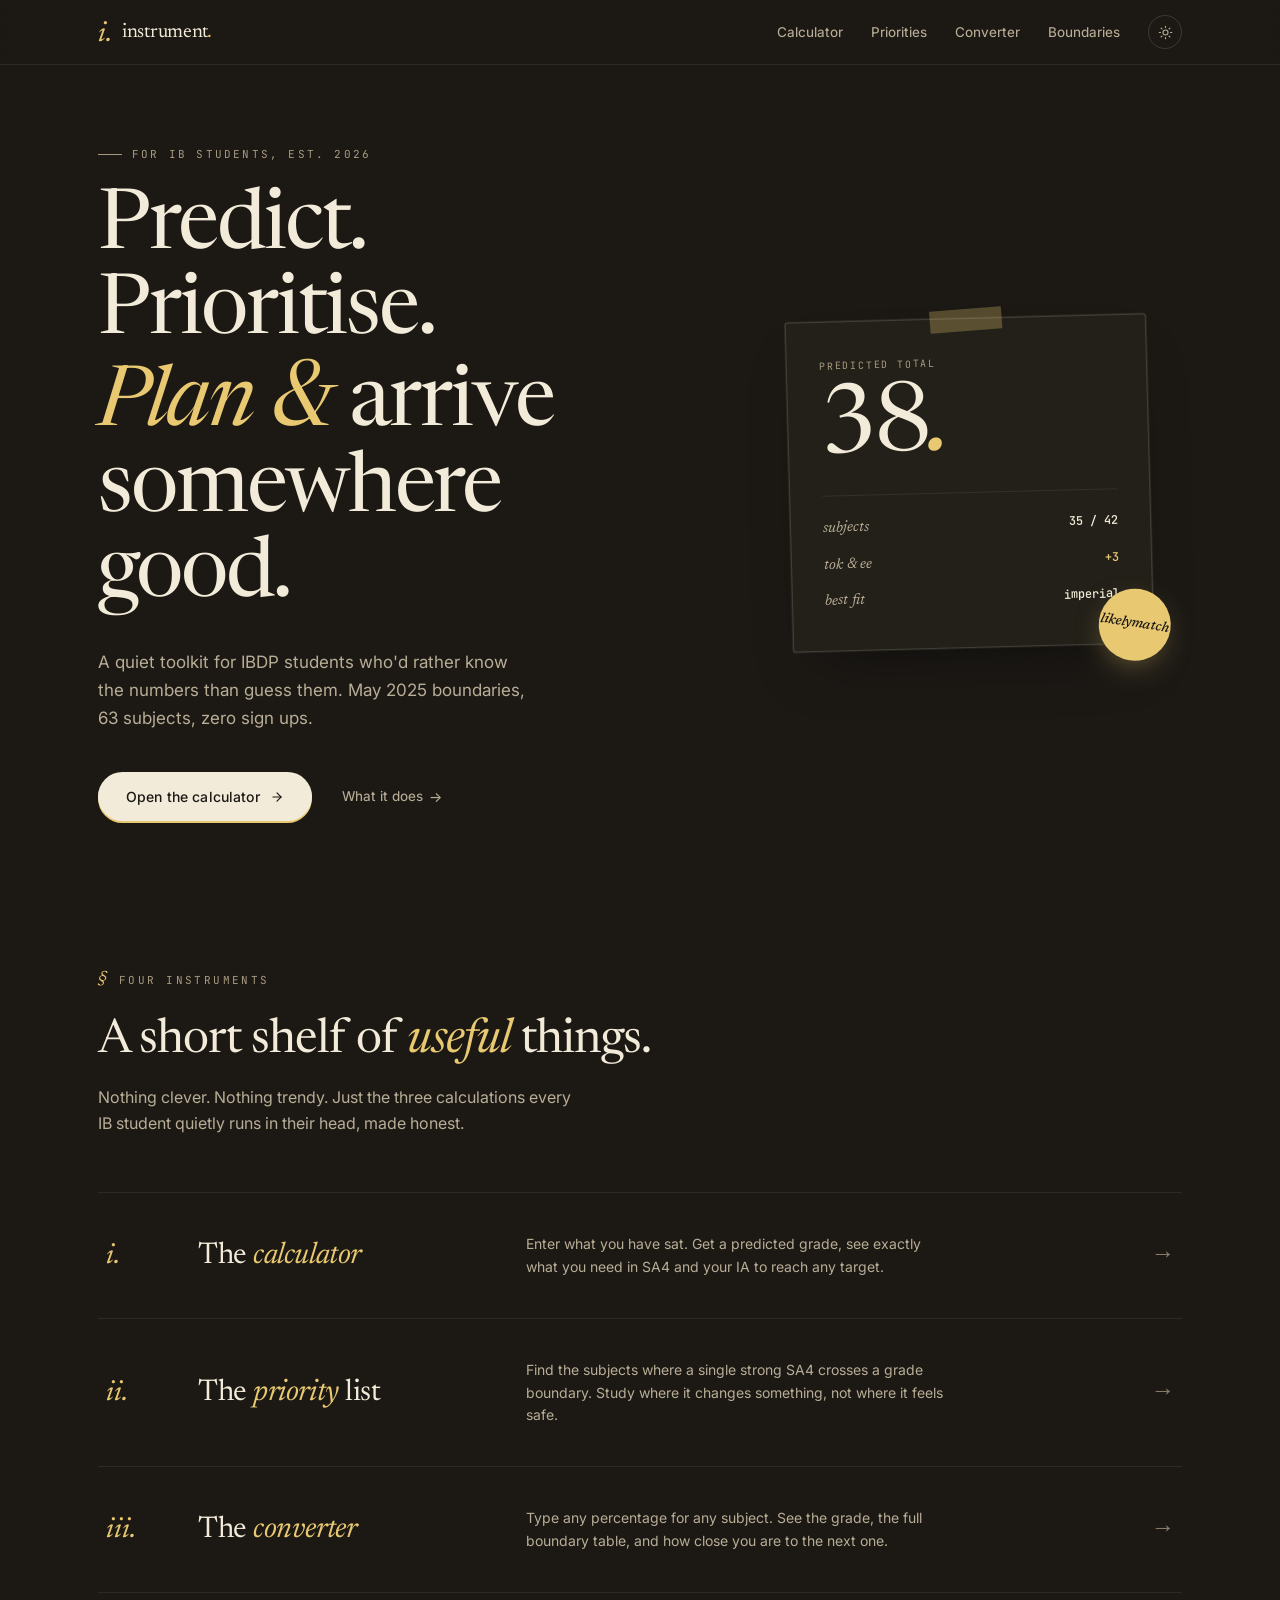
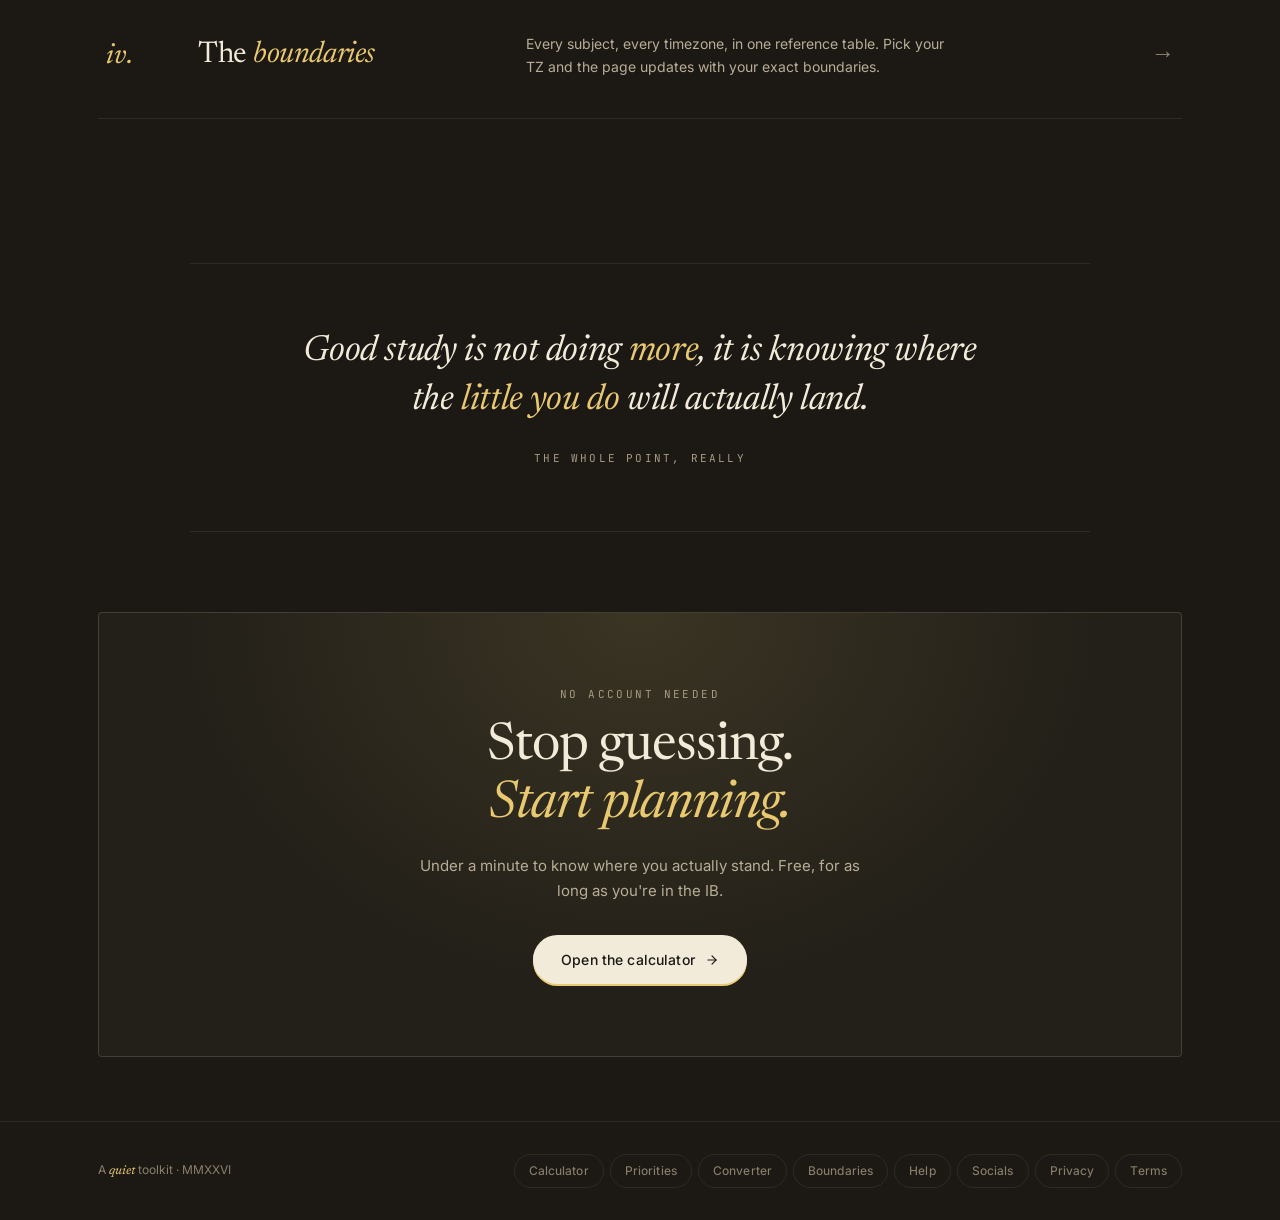
==== commit 778a10fb: "Add files via upload" ====
--- a/index.html
+++ b/index.html
@@ -58,18 +58,21 @@
   position:relative;
 }
 
-/* Floating blurred shooting stars */
+/* Sharp streak lines, 15s recurrence, different directions */
 .bg-stars{position:fixed;inset:0;pointer-events:none;z-index:0;overflow:hidden}
-.star{position:absolute;border-radius:50%;filter:blur(60px);will-change:transform;background:var(--blob-a)}
-.star-1{width:240px;height:240px;top:10%;left:-20%;animation:shoot-1 18s linear infinite}
-.star-2{width:180px;height:180px;top:55%;left:-20%;background:var(--blob-b);animation:shoot-2 24s linear infinite;animation-delay:-6s}
-.star-3{width:200px;height:200px;top:30%;left:-20%;background:var(--blob-c);animation:shoot-3 21s linear infinite;animation-delay:-12s}
-.star-4{width:160px;height:160px;top:75%;left:-20%;background:var(--blob-a);animation:shoot-1 26s linear infinite;animation-delay:-9s;opacity:0.7}
-.star-5{width:220px;height:220px;top:15%;left:-20%;background:var(--blob-c);animation:shoot-2 30s linear infinite;animation-delay:-18s;opacity:0.8}
-
-@keyframes shoot-1{0%{transform:translate(0,0) scale(0.8);opacity:0}10%{opacity:1}90%{opacity:1}100%{transform:translate(140vw,-20vh) scale(1.2);opacity:0}}
-@keyframes shoot-2{0%{transform:translate(0,0) scale(0.9);opacity:0}12%{opacity:1}88%{opacity:1}100%{transform:translate(140vw,-40vh) scale(1.1);opacity:0}}
-@keyframes shoot-3{0%{transform:translate(0,0) scale(0.7);opacity:0}10%{opacity:1}90%{opacity:1}100%{transform:translate(140vw,10vh) scale(1.3);opacity:0}}
+.star{position:absolute;will-change:transform,opacity;opacity:0;height:2px;border-radius:100px}
+.star::before{content:'';position:absolute;inset:0;background:linear-gradient(90deg,transparent 0%,rgba(232,200,112,0) 8%,rgba(232,200,112,0.9) 50%,rgba(255,220,140,0) 92%,transparent 100%);filter:blur(0.5px);border-radius:100px}
+html[data-theme="light"] .star::before{background:linear-gradient(90deg,transparent 0%,rgba(138,107,20,0) 8%,rgba(138,107,20,0.75) 50%,rgba(168,133,31,0) 92%,transparent 100%)}
+.star-1{width:320px;top:12%;left:-340px;animation:streak-1 15s linear infinite;animation-delay:0s}
+.star-2{width:260px;top:68%;left:-340px;animation:streak-2 15s linear infinite;animation-delay:-3s}
+.star-3{width:360px;top:30%;left:calc(100vw + 360px);animation:streak-3 15s linear infinite;animation-delay:-6s}
+.star-4{width:220px;top:85%;left:-340px;animation:streak-4 15s linear infinite;animation-delay:-9s}
+.star-5{width:300px;top:48%;left:calc(100vw + 360px);animation:streak-5 15s linear infinite;animation-delay:-12s}
+@keyframes streak-1{0%{transform:translate(0,0) rotate(-5deg);opacity:0}6%{opacity:0}10%{opacity:1}16%{opacity:1}22%{opacity:0}100%{transform:translate(calc(100vw + 700px),-8vh) rotate(-5deg);opacity:0}}
+@keyframes streak-2{0%{transform:translate(0,0) rotate(-12deg);opacity:0}6%{opacity:0}10%{opacity:1}16%{opacity:1}22%{opacity:0}100%{transform:translate(calc(100vw + 700px),-24vh) rotate(-12deg);opacity:0}}
+@keyframes streak-3{0%{transform:translate(0,0) rotate(188deg);opacity:0}6%{opacity:0}10%{opacity:1}16%{opacity:1}22%{opacity:0}100%{transform:translate(calc(-100vw - 700px),12vh) rotate(188deg);opacity:0}}
+@keyframes streak-4{0%{transform:translate(0,0) rotate(-18deg);opacity:0}6%{opacity:0}10%{opacity:1}16%{opacity:1}22%{opacity:0}100%{transform:translate(calc(100vw + 700px),-32vh) rotate(-18deg);opacity:0}}
+@keyframes streak-5{0%{transform:translate(0,0) rotate(175deg);opacity:0}6%{opacity:0}10%{opacity:1}16%{opacity:1}22%{opacity:0}100%{transform:translate(calc(-100vw - 700px),-6vh) rotate(175deg);opacity:0}}10%{opacity:1}90%{opacity:1}100%{transform:translate(140vw,10vh) scale(1.3);opacity:0}}
   50%{transform:translate(100px,-60px) scale(1.05)}
 }
 
@@ -523,6 +526,7 @@
       <a href="calculator.html" class="nav-link hide-mobile">Calculator</a>
       <a href="priorities.html" class="nav-link hide-mobile">Priorities</a>
       <a href="converter.html" class="nav-link hide-mobile">Converter</a>
+      <a href="boundaries.html" class="nav-link hide-mobile">Boundaries</a>
       <button class="theme-toggle" onclick="toggleTheme()" aria-label="Toggle theme">
         <svg class="icon-sun" viewBox="0 0 24 24" fill="none" stroke="currentColor" stroke-width="1.8" stroke-linecap="round">
           <circle cx="12" cy="12" r="4"/>
@@ -581,7 +585,7 @@
   </section>
 
   <section class="features" id="what-it-does">
-    <div class="section-label">Three instruments</div>
+    <div class="section-label">Four instruments</div>
     <h2 class="section-title">A short shelf of <em>useful</em> things.</h2>
     <p class="section-sub">Nothing clever. Nothing trendy. Just the three calculations every IB student quietly runs in their head, made honest.</p>
 
@@ -604,6 +608,12 @@
         <div class="feat-desc">Type any percentage for any subject. See the grade, the full boundary table, and how close you are to the next one.</div>
         <div class="feat-arrow">&rarr;</div>
       </a>
+      <a href="boundaries.html" class="feature-row">
+        <div class="feat-num">iv.</div>
+        <div class="feat-title">The <em>boundaries</em></div>
+        <div class="feat-desc">Every subject, every timezone, in one reference table. Pick your TZ and the page updates with your exact boundaries.</div>
+        <div class="feat-arrow">&rarr;</div>
+      </a>
     </div>
   </section>
 
@@ -635,6 +645,7 @@
       <a href="calculator.html" class="foot-pill">Calculator</a>
       <a href="priorities.html" class="foot-pill">Priorities</a>
       <a href="converter.html" class="foot-pill">Converter</a>
+      <a href="boundaries.html" class="foot-pill">Boundaries</a>
       <a href="help.html" class="foot-pill">Help</a>
       <a href="socials.html" class="foot-pill">Socials</a>
       <a href="privacy.html" class="foot-pill">Privacy</a>
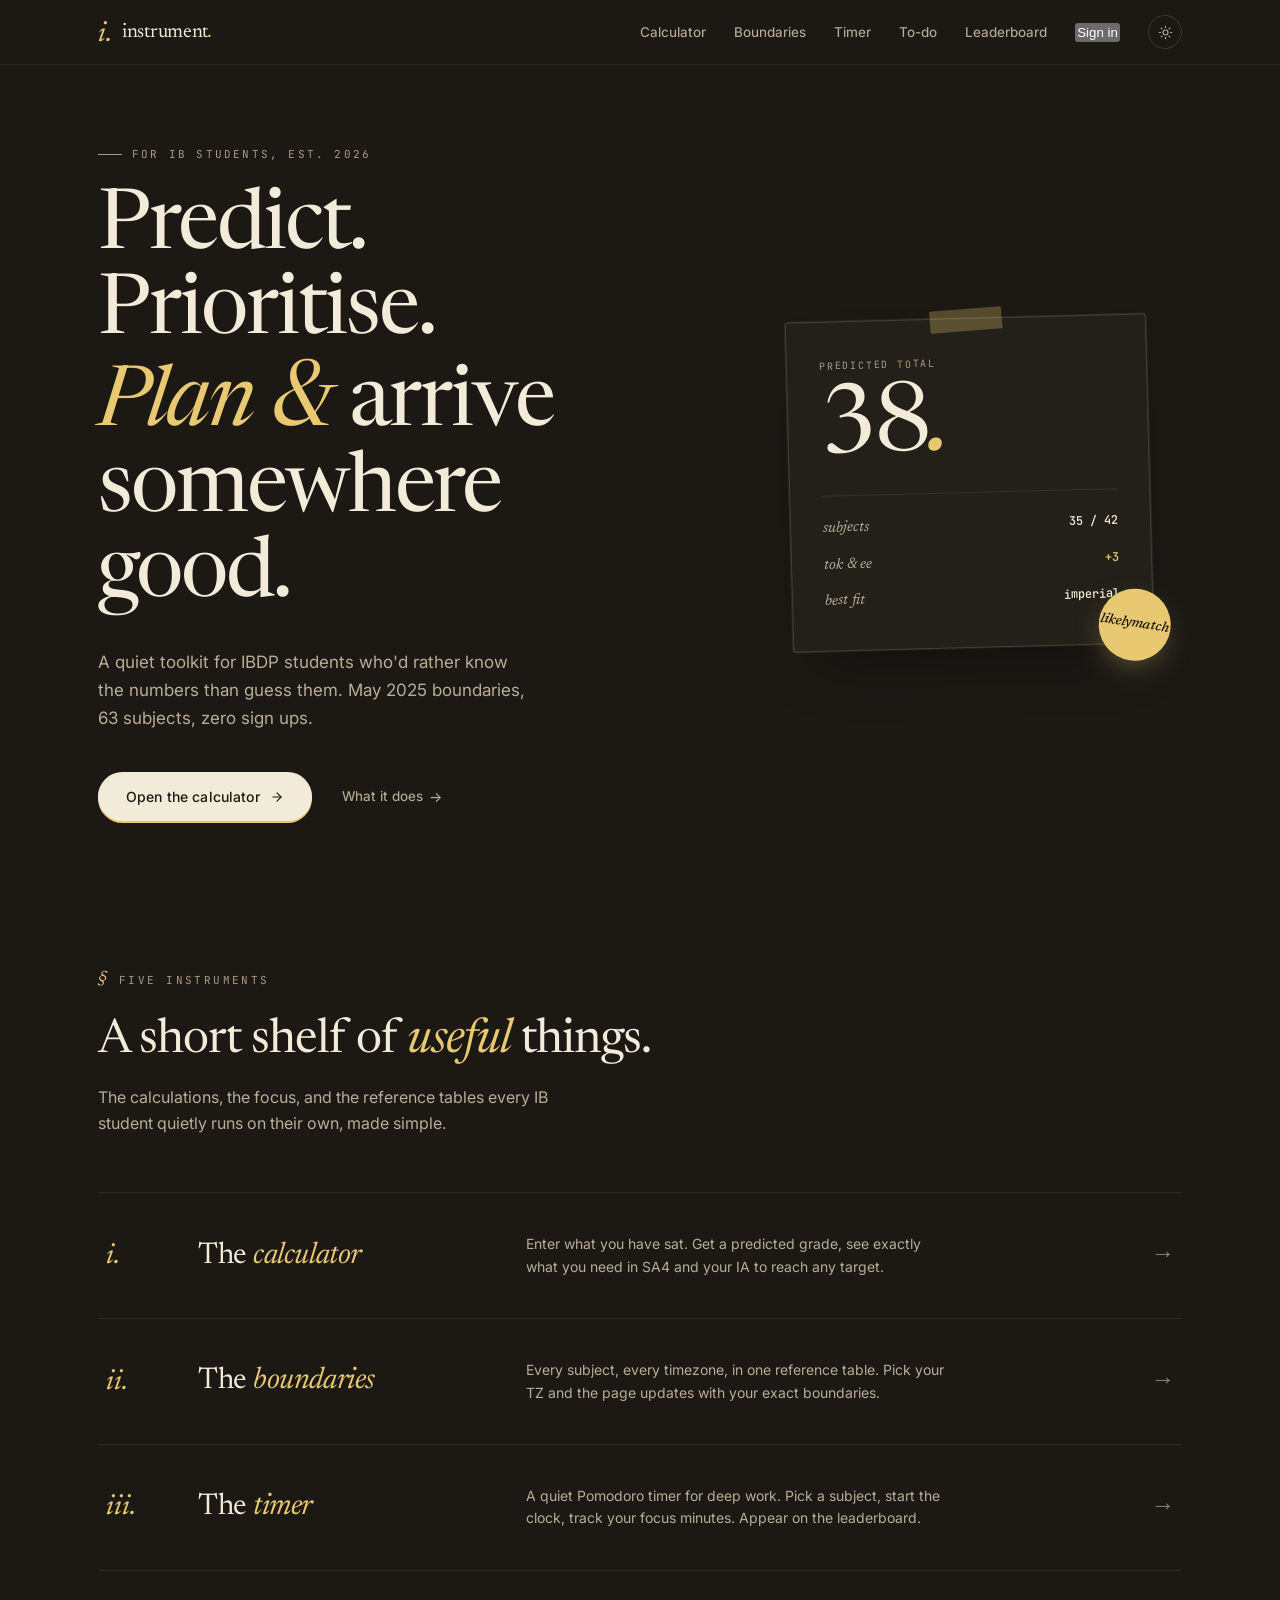
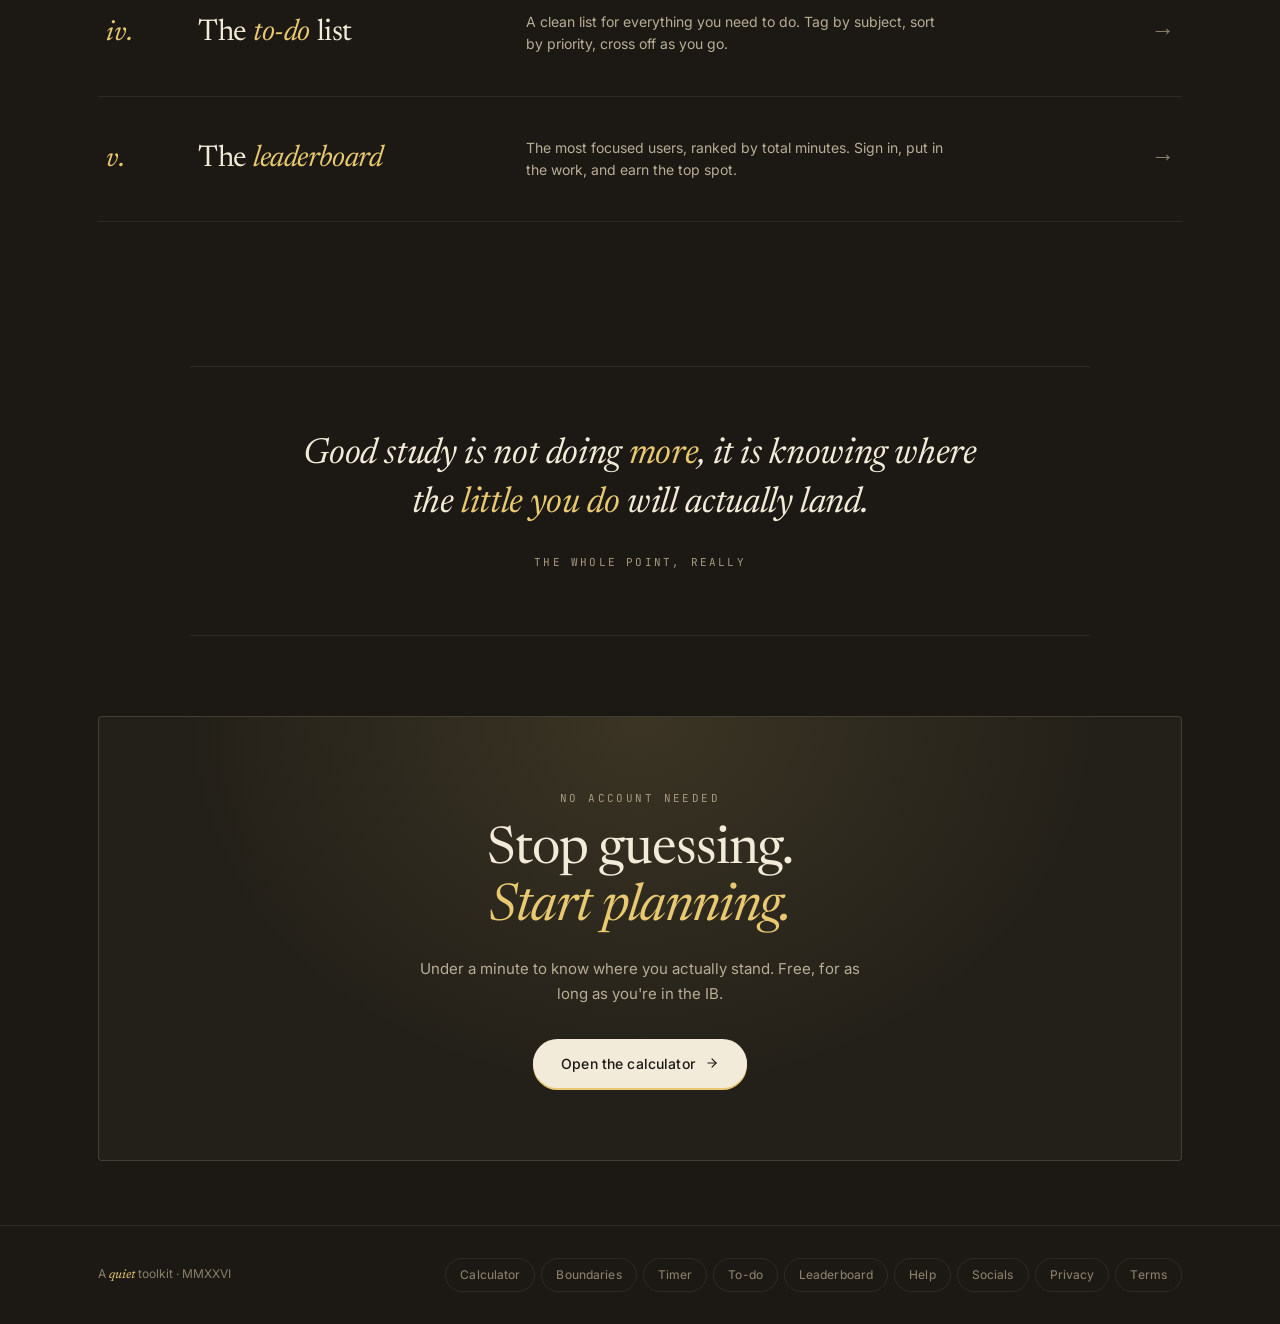
==== commit 6fb3af24: "Add files via upload" ====
--- a/index.html
+++ b/index.html
@@ -5,9 +5,9 @@
 <meta name="viewport" content="width=device-width, initial-scale=1.0">
 <link rel="icon" type="image/svg+xml" href="favicon.svg">
 <meta name="theme-color" content="#1c1915">
-<meta name="description" content="An IB toolkit. Predict your grades, find revision priorities, compare university fits.">
+<meta name="description" content="An IB toolkit. Predict your grades, time your study sessions, and practise past papers.">
 <meta property="og:title" content="Instrument - An IB toolkit">
-<meta property="og:description" content="Predict your grades, find revision priorities, compare university fits.">
+<meta property="og:description" content="Predict your grades, time your study sessions, and practise past papers.">
 <meta property="og:type" content="website">
 <title>Instrument - An IB toolkit</title>
 <link rel="preconnect" href="https://fonts.googleapis.com">
@@ -509,11 +509,31 @@
 <body>
 
 <div class="bg-stars">
-  <div class="star star-1"></div>
-  <div class="star star-2"></div>
-  <div class="star star-3"></div>
-  <div class="star star-4"></div>
-  <div class="star star-5"></div>
+  <div class="nebula nebula-1"></div>
+  <div class="nebula nebula-2"></div>
+  <div class="nebula nebula-3"></div>
+  <div class="starfield starfield-1"></div>
+  <div class="starfield starfield-2"></div>
+  <div class="star gold big s01"></div>
+  <div class="star s02"></div>
+  <div class="star s03"></div>
+  <div class="star gold s04"></div>
+  <div class="star s05"></div>
+  <div class="star big s06"></div>
+  <div class="star gold s07"></div>
+  <div class="star s08"></div>
+  <div class="star s09"></div>
+  <div class="star gold big s10"></div>
+  <div class="star s11"></div>
+  <div class="star s12"></div>
+  <div class="star gold s13"></div>
+  <div class="star big s14"></div>
+  <div class="star s15"></div>
+  <div class="star gold s16"></div>
+  <div class="star s17"></div>
+  <div class="star s18"></div>
+  <div class="shooting"></div>
+  <div class="shooting s2"></div>
 </div>
 
 <nav>
@@ -524,9 +544,11 @@
     </a>
     <div class="nav-right">
       <a href="calculator.html" class="nav-link hide-mobile">Calculator</a>
-      <a href="priorities.html" class="nav-link hide-mobile">Priorities</a>
-      <a href="converter.html" class="nav-link hide-mobile">Converter</a>
       <a href="boundaries.html" class="nav-link hide-mobile">Boundaries</a>
+      <a href="timer.html" class="nav-link hide-mobile">Timer</a>
+      <a href="todo.html" class="nav-link hide-mobile">To-do</a>
+      <a href="leaderboard.html" class="nav-link hide-mobile">Leaderboard</a>
+      <button class="nav-signin" id="navSignin" onclick="openAuthModal()" aria-label="Sign in"><span class="signin-dot"></span><span id="navSigninLabel">Sign in</span></button>
       <button class="theme-toggle" onclick="toggleTheme()" aria-label="Toggle theme">
         <svg class="icon-sun" viewBox="0 0 24 24" fill="none" stroke="currentColor" stroke-width="1.8" stroke-linecap="round">
           <circle cx="12" cy="12" r="4"/>
@@ -585,9 +607,9 @@
   </section>
 
   <section class="features" id="what-it-does">
-    <div class="section-label">Four instruments</div>
+    <div class="section-label">Five instruments</div>
     <h2 class="section-title">A short shelf of <em>useful</em> things.</h2>
-    <p class="section-sub">Nothing clever. Nothing trendy. Just the three calculations every IB student quietly runs in their head, made honest.</p>
+    <p class="section-sub">The calculations, the focus, and the reference tables every IB student quietly runs on their own, made simple.</p>
 
     <div class="feature-list">
       <a href="calculator.html" class="feature-row">
@@ -596,22 +618,28 @@
         <div class="feat-desc">Enter what you have sat. Get a predicted grade, see exactly what you need in SA4 and your IA to reach any target.</div>
         <div class="feat-arrow">&rarr;</div>
       </a>
-      <a href="priorities.html" class="feature-row">
+      <a href="boundaries.html" class="feature-row">
         <div class="feat-num">ii.</div>
-        <div class="feat-title">The <em>priority</em> list</div>
-        <div class="feat-desc">Find the subjects where a single strong SA4 crosses a grade boundary. Study where it changes something, not where it feels safe.</div>
+        <div class="feat-title">The <em>boundaries</em></div>
+        <div class="feat-desc">Every subject, every timezone, in one reference table. Pick your TZ and the page updates with your exact boundaries.</div>
         <div class="feat-arrow">&rarr;</div>
       </a>
-      <a href="converter.html" class="feature-row">
+      <a href="timer.html" class="feature-row">
         <div class="feat-num">iii.</div>
-        <div class="feat-title">The <em>converter</em></div>
-        <div class="feat-desc">Type any percentage for any subject. See the grade, the full boundary table, and how close you are to the next one.</div>
+        <div class="feat-title">The <em>timer</em></div>
+        <div class="feat-desc">A quiet Pomodoro timer for deep work. Pick a subject, start the clock, track your focus minutes. Appear on the leaderboard.</div>
         <div class="feat-arrow">&rarr;</div>
       </a>
-      <a href="boundaries.html" class="feature-row">
+      <a href="todo.html" class="feature-row">
         <div class="feat-num">iv.</div>
-        <div class="feat-title">The <em>boundaries</em></div>
-        <div class="feat-desc">Every subject, every timezone, in one reference table. Pick your TZ and the page updates with your exact boundaries.</div>
+        <div class="feat-title">The <em>to-do</em> list</div>
+        <div class="feat-desc">A clean list for everything you need to do. Tag by subject, sort by priority, cross off as you go.</div>
+        <div class="feat-arrow">&rarr;</div>
+      </a>
+      <a href="leaderboard.html" class="feature-row">
+        <div class="feat-num">v.</div>
+        <div class="feat-title">The <em>leaderboard</em></div>
+        <div class="feat-desc">The most focused users, ranked by total minutes. Sign in, put in the work, and earn the top spot.</div>
         <div class="feat-arrow">&rarr;</div>
       </a>
     </div>
@@ -643,9 +671,10 @@
     <div class="foot-tag">A <em>quiet</em> toolkit &middot; MMXXVI</div>
     <div class="foot-links">
       <a href="calculator.html" class="foot-pill">Calculator</a>
-      <a href="priorities.html" class="foot-pill">Priorities</a>
-      <a href="converter.html" class="foot-pill">Converter</a>
       <a href="boundaries.html" class="foot-pill">Boundaries</a>
+      <a href="timer.html" class="foot-pill">Timer</a>
+      <a href="todo.html" class="foot-pill">To-do</a>
+      <a href="leaderboard.html" class="foot-pill">Leaderboard</a>
       <a href="help.html" class="foot-pill">Help</a>
       <a href="socials.html" class="foot-pill">Socials</a>
       <a href="privacy.html" class="foot-pill">Privacy</a>
@@ -675,5 +704,7 @@
   }
 } catch(e){}
 </script>
+<script src="https://accounts.google.com/gsi/client" async defer></script>
+<script src="shared.js"></script>
 </body>
 </html>
